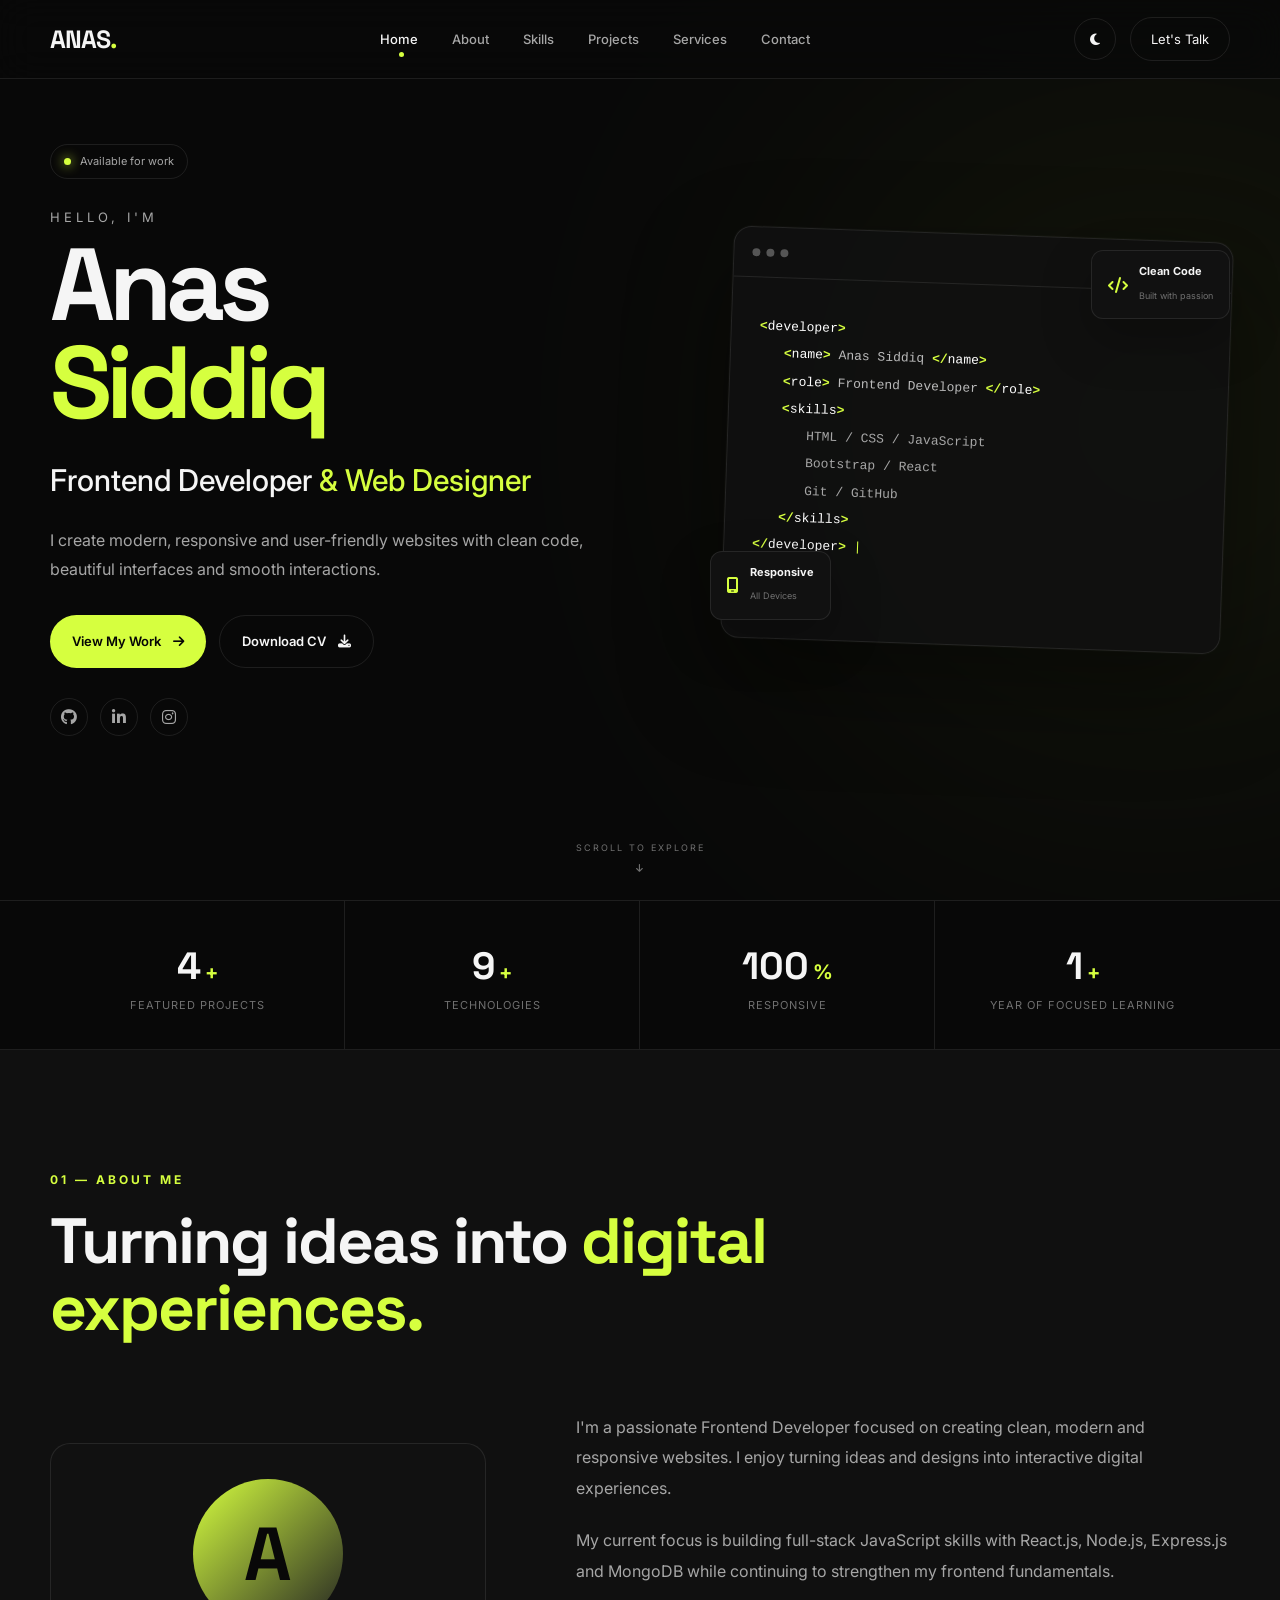
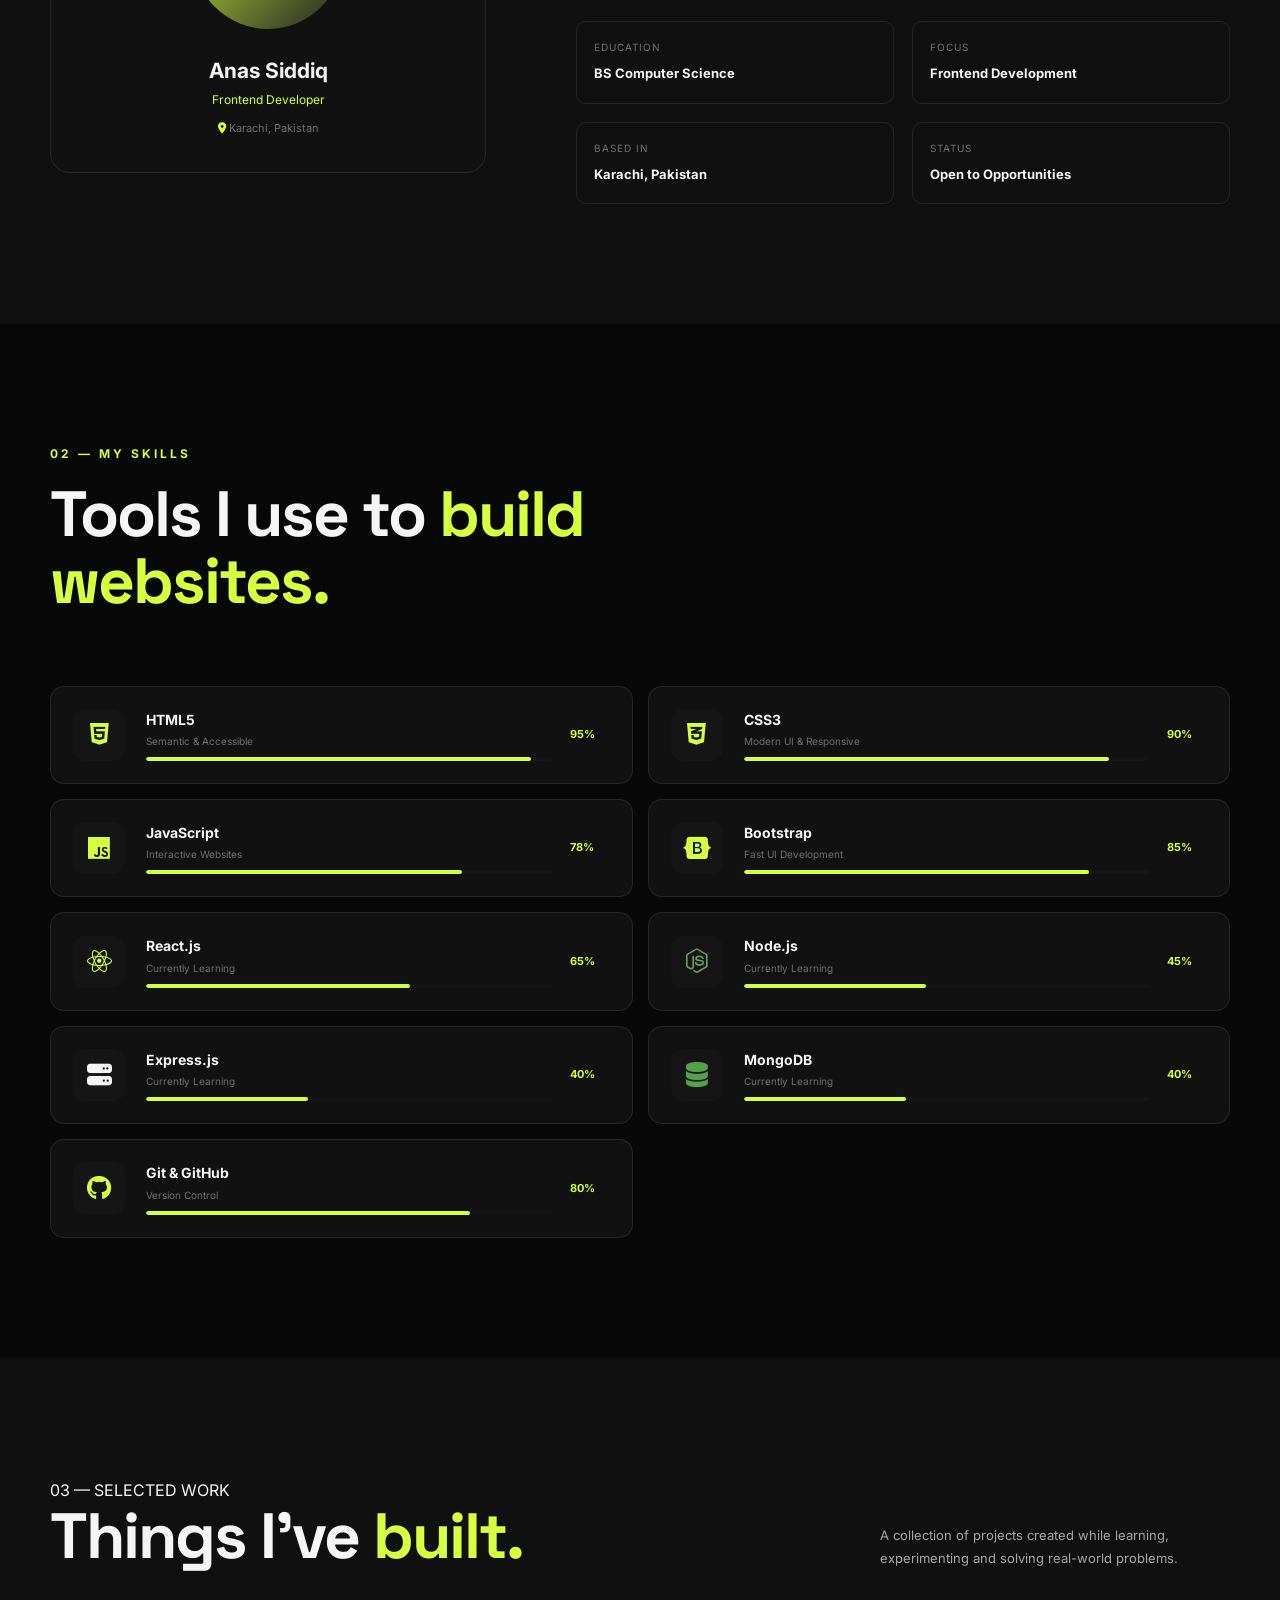
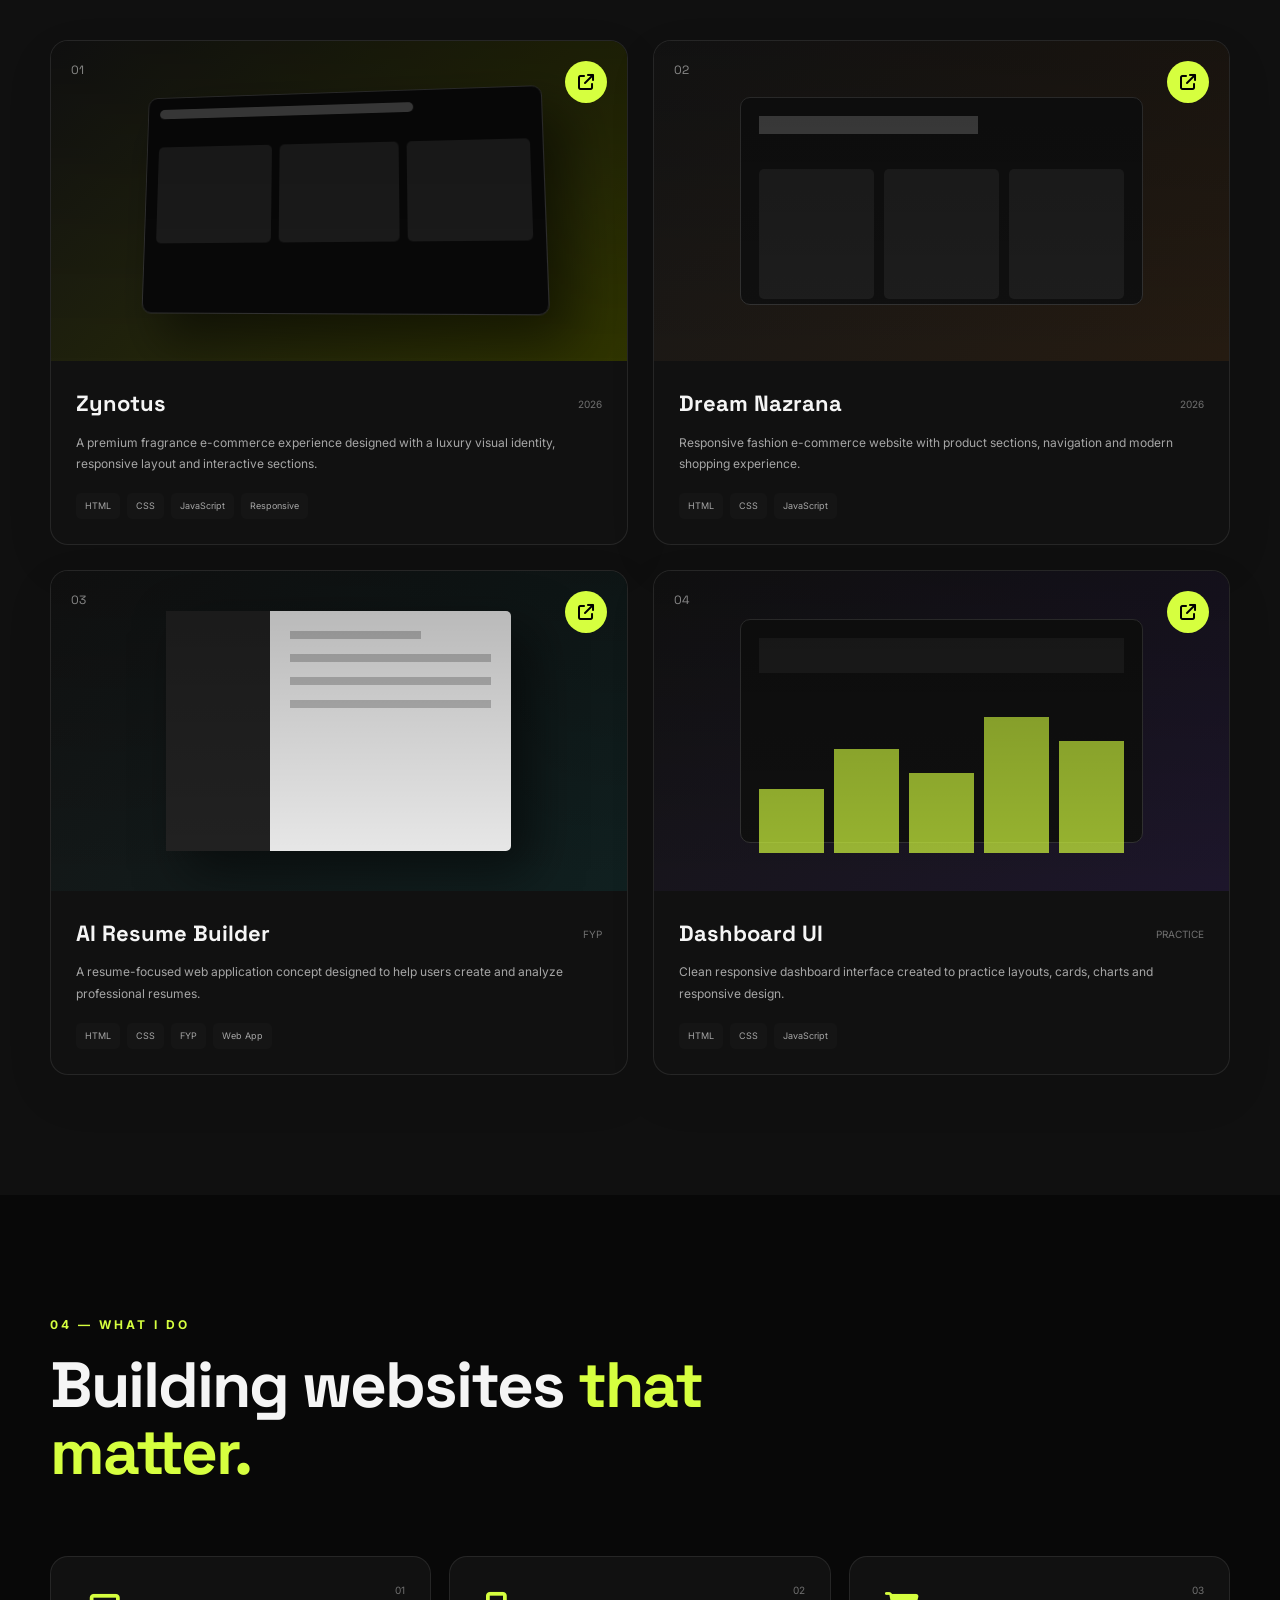
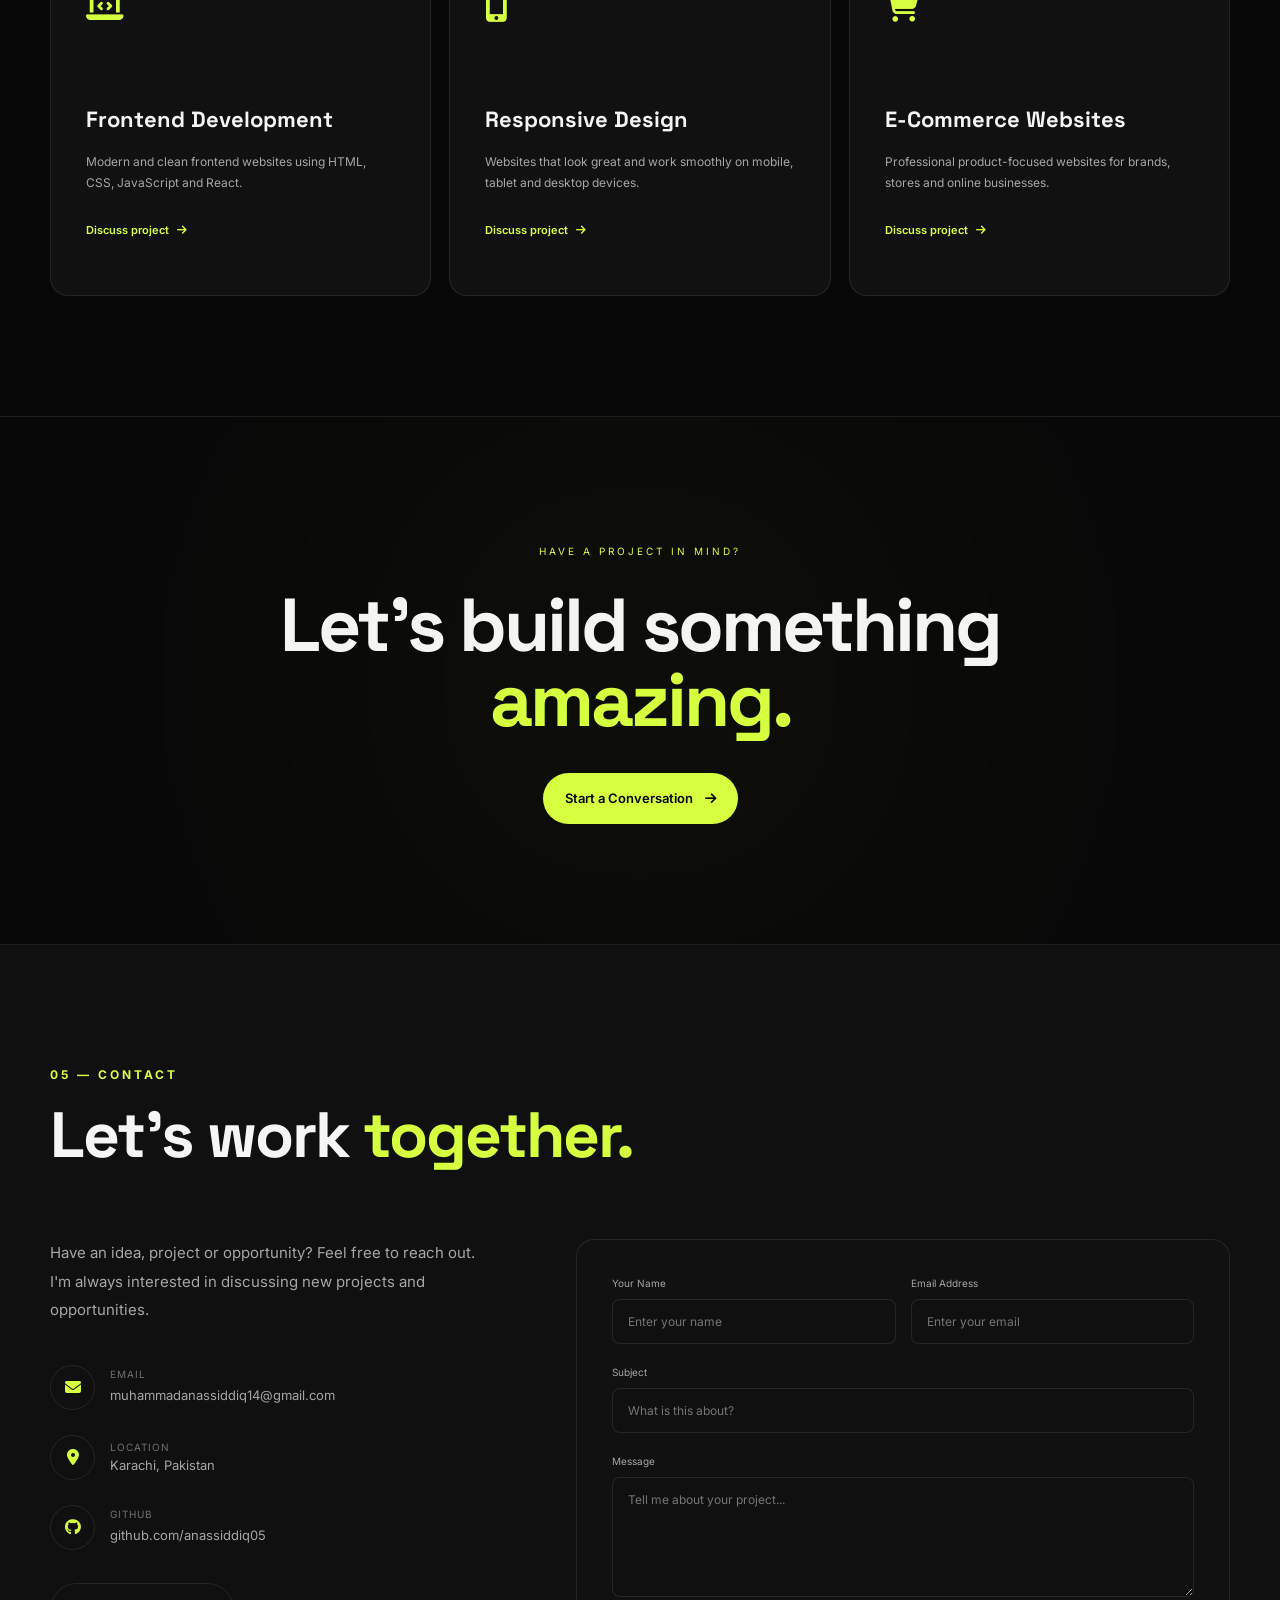
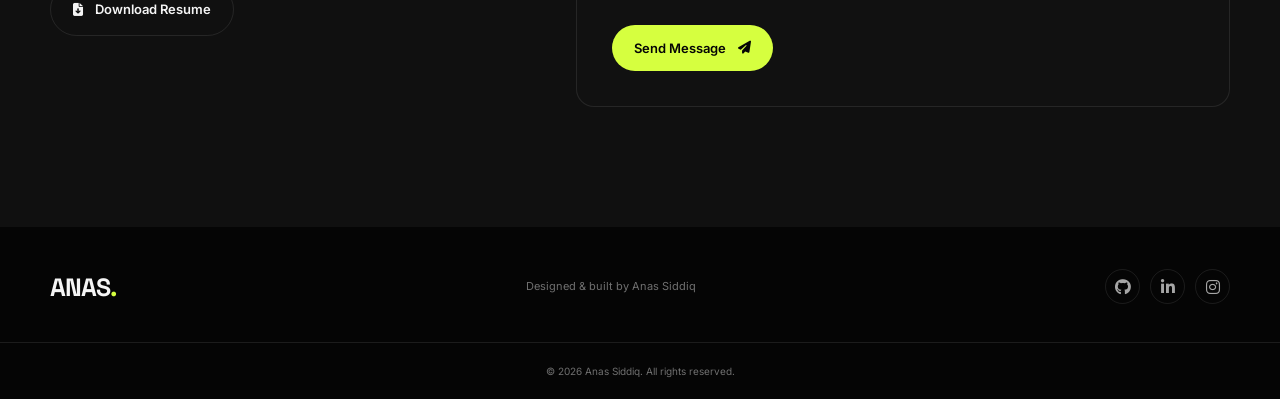
==== index.html @ 148be962 "index.html" ====
<!DOCTYPE html>
<html lang="en">
<head>
    <meta charset="UTF-8">
    <meta name="viewport" content="width=device-width, initial-scale=1.0">

    <title>Anas Siddiq | Frontend Developer</title>

    <meta name="theme-color" content="#080808">
    <meta name="keywords" content="Anas Siddiq, Frontend Developer, React.js, JavaScript, MERN Stack, Karachi">

    <meta
        name="description"
        content="Anas Siddiq - Frontend Developer Portfolio. Modern, responsive and interactive websites."
    >

    <link rel="stylesheet" href="style.css">

    <!-- Google Font -->
    <link
        href="https://fonts.googleapis.com/css2?family=Inter:wght@400;500;600;700;800&family=Space+Grotesk:wght@400;500;600;700&display=swap"
        rel="stylesheet"
    >

    <!-- Icons -->
    <link
        rel="stylesheet"
        href="https://cdnjs.cloudflare.com/ajax/libs/font-awesome/6.5.2/css/all.min.css"
    >
</head>

<body>

    <!-- ================= HEADER ================= -->

    <header class="header">

        <nav class="navbar container">

            <a href="#home" class="logo">
                ANAS<span>.</span>
            </a>

            <ul class="nav-links" id="navLinks">

                <li>
                    <a href="#home" class="nav-link active">Home</a>
                </li>

                <li>
                    <a href="#about" class="nav-link">About</a>
                </li>

                <li>
                    <a href="#skills" class="nav-link">Skills</a>
                </li>

                <li>
                    <a href="#projects" class="nav-link">Projects</a>
                </li>

                <li>
                    <a href="#services" class="nav-link">Services</a>
                </li>

                <li>
                    <a href="#contact" class="nav-link">Contact</a>
                </li>

            </ul>

            <div class="nav-actions">

                <button id="themeBtn" class="icon-btn" aria-label="Change theme">
                    <i class="fa-solid fa-moon"></i>
                </button>

                <a href="#contact" class="nav-contact">
                    Let's Talk
                </a>

                <button id="menuBtn" class="menu-btn">
                    <i class="fa-solid fa-bars"></i>
                </button>

            </div>

        </nav>

    </header>


    <main>

        <!-- ================= HERO ================= -->

        <section class="hero section" id="home">

            <div class="hero-bg"></div>

            <div class="container hero-content">

                <div class="hero-text">

                    <div class="available">
                        <span></span>
                        Available for work
                    </div>

                    <p class="hero-small">
                        HELLO, I'M
                    </p>

                    <h1>
                        Anas
                        <span>Siddiq</span>
                    </h1>

                    <h2>
                        Frontend Developer
                        <span class="typing"></span>
                    </h2>

                    <p class="hero-description">
                        I create modern, responsive and user-friendly
                        websites with clean code, beautiful interfaces
                        and smooth interactions.
                    </p>

                    <div class="hero-buttons">

                        <a href="#projects" class="btn primary-btn">
                            View My Work
                            <i class="fa-solid fa-arrow-right"></i>
                        </a>

                        <a href="Anas_Siddiq_Resume.pdf" class="btn secondary-btn" download>
                            Download CV
                            <i class="fa-solid fa-download"></i>
                        </a>

                    </div>

                    <div class="social-links">

                        <a href="https://github.com/anassiddiq05" target="_blank" rel="noopener" aria-label="GitHub">
                            <i class="fa-brands fa-github"></i>
                        </a>

                        <a href="#contact" aria-label="LinkedIn">
                            <i class="fa-brands fa-linkedin-in"></i>
                        </a>

                        <a href="#contact" aria-label="Instagram">
                            <i class="fa-brands fa-instagram"></i>
                        </a>

                    </div>

                </div>


                <!-- Developer Card -->

                <div class="hero-visual">

                    <div class="code-window">

                        <div class="window-top">

                            <div class="window-dots">
                                <span></span>
                                <span></span>
                                <span></span>
                            </div>

                            <p>anas.dev</p>

                        </div>

                        <div class="code-content">

                            <span class="line">
                                <b>&lt;</b><em>developer</em><b>&gt;</b>
                            </span>

                            <span class="line indent">
                                <b>&lt;</b><em>name</em><b>&gt;</b>
                                Anas Siddiq
                                <b>&lt;/</b><em>name</em><b>&gt;</b>
                            </span>

                            <span class="line indent">
                                <b>&lt;</b><em>role</em><b>&gt;</b>
                                Frontend Developer
                                <b>&lt;/</b><em>role</em><b>&gt;</b>
                            </span>

                            <span class="line indent">
                                <b>&lt;</b><em>skills</em><b>&gt;</b>
                            </span>

                            <span class="line double-indent">
                                HTML / CSS / JavaScript
                            </span>

                            <span class="line double-indent">
                                Bootstrap / React
                            </span>

                            <span class="line double-indent">
                                Git / GitHub
                            </span>

                            <span class="line indent">
                                <b>&lt;/</b><em>skills</em><b>&gt;</b>
                            </span>

                            <span class="line">
                                <b>&lt;/</b><em>developer</em><b>&gt;</b>
                            </span>

                            <span class="cursor">|</span>

                        </div>

                    </div>


                    <div class="floating-card card-one">
                        <i class="fa-solid fa-code"></i>
                        <div>
                            <strong>Clean Code</strong>
                            <small>Built with passion</small>
                        </div>
                    </div>

                    <div class="floating-card card-two">
                        <i class="fa-solid fa-mobile-screen"></i>
                        <div>
                            <strong>Responsive</strong>
                            <small>All Devices</small>
                        </div>
                    </div>

                </div>

            </div>

            <div class="scroll-down">
                <span>SCROLL TO EXPLORE</span>
                <i class="fa-solid fa-arrow-down"></i>
            </div>

        </section>


        <!-- ================= STATS ================= -->

        <section class="stats-section">

            <div class="container stats">

                <div class="stat">
                    <strong class="counter" data-target="4">0</strong>
                    <span>+</span>
                    <p>Featured Projects</p>
                </div>

                <div class="stat">
                    <strong class="counter" data-target="9">0</strong>
                    <span>+</span>
                    <p>Technologies</p>
                </div>

                <div class="stat">
                    <strong class="counter" data-target="100">0</strong>
                    <span>%</span>
                    <p>Responsive</p>
                </div>

                <div class="stat">
                    <strong class="counter" data-target="1">0</strong>
                    <span>+</span>
                    <p>Year of Focused Learning</p>
                </div>

            </div>

        </section>


        <!-- ================= ABOUT ================= -->

        <section class="section about" id="about">

            <div class="container">

                <div class="section-heading">

                    <span>01 — ABOUT ME</span>

                    <h2>
                        Turning ideas into
                        <strong>digital experiences.</strong>
                    </h2>

                </div>


                <div class="about-grid">

                    <div class="about-card">

                        <div class="profile-circle">
                            <span>A</span>
                        </div>

                        <div class="about-card-content">

                            <h3>Anas Siddiq</h3>

                            <p>Frontend Developer</p>

                            <div class="location">
                                <i class="fa-solid fa-location-dot"></i>
                                Karachi, Pakistan
                            </div>

                        </div>

                    </div>


                    <div class="about-text">

                        <p>
                            I'm a passionate Frontend Developer focused on
                            creating clean, modern and responsive websites.
                            I enjoy turning ideas and designs into interactive
                            digital experiences.
                        </p>

                        <p>
                            My current focus is building full-stack JavaScript skills with
                            React.js, Node.js, Express.js and MongoDB while
                            continuing to strengthen my frontend fundamentals.
                        </p>

                        <div class="about-details">

                            <div>
                                <span>Education</span>
                                <strong>BS Computer Science</strong>
                            </div>

                            <div>
                                <span>Focus</span>
                                <strong>Frontend Development</strong>
                            </div>

                            <div>
                                <span>Based In</span>
                                <strong>Karachi, Pakistan</strong>
                            </div>

                            <div>
                                <span>Status</span>
                                <strong>Open to Opportunities</strong>
                            </div>

                        </div>

                    </div>

                </div>

            </div>

        </section>


        <!-- ================= SKILLS ================= -->

        <section class="section skills" id="skills">

            <div class="container">

                <div class="section-heading">

                    <span>02 — MY SKILLS</span>

                    <h2>
                        Tools I use to
                        <strong>build websites.</strong>
                    </h2>

                </div>


                <div class="skills-grid">

                    <div class="skill-card">

                        <div class="skill-icon html">
                            <i class="fa-brands fa-html5"></i>
                        </div>

                        <div class="skill-info">
                            <h3>HTML5</h3>
                            <p>Semantic & Accessible</p>

                            <div class="skill-bar">
                                <span style="width: 95%"></span>
                            </div>
                        </div>

                        <strong>95%</strong>

                    </div>


                    <div class="skill-card">

                        <div class="skill-icon css">
                            <i class="fa-brands fa-css3-alt"></i>
                        </div>

                        <div class="skill-info">
                            <h3>CSS3</h3>
                            <p>Modern UI & Responsive</p>

                            <div class="skill-bar">
                                <span style="width: 90%"></span>
                            </div>
                        </div>

                        <strong>90%</strong>

                    </div>


                    <div class="skill-card">

                        <div class="skill-icon js">
                            <i class="fa-brands fa-js"></i>
                        </div>

                        <div class="skill-info">
                            <h3>JavaScript</h3>
                            <p>Interactive Websites</p>

                            <div class="skill-bar">
                                <span style="width: 78%"></span>
                            </div>
                        </div>

                        <strong>78%</strong>

                    </div>


                    <div class="skill-card">

                        <div class="skill-icon bootstrap">
                            <i class="fa-brands fa-bootstrap"></i>
                        </div>

                        <div class="skill-info">
                            <h3>Bootstrap</h3>
                            <p>Fast UI Development</p>

                            <div class="skill-bar">
                                <span style="width: 85%"></span>
                            </div>
                        </div>

                        <strong>85%</strong>

                    </div>


                    <div class="skill-card">

                        <div class="skill-icon react">
                            <i class="fa-brands fa-react"></i>
                        </div>

                        <div class="skill-info">
                            <h3>React.js</h3>
                            <p>Currently Learning</p>

                            <div class="skill-bar">
                                <span style="width: 65%"></span>
                            </div>
                        </div>

                        <strong>65%</strong>

                    </div>


                    <div class="skill-card">

                        <div class="skill-icon node">
                            <i class="fa-brands fa-node-js"></i>
                        </div>

                        <div class="skill-info">
                            <h3>Node.js</h3>
                            <p>Currently Learning</p>

                            <div class="skill-bar">
                                <span style="width: 45%"></span>
                            </div>
                        </div>

                        <strong>45%</strong>

                    </div>

                    <div class="skill-card">

                        <div class="skill-icon express">
                            <i class="fa-solid fa-server"></i>
                        </div>

                        <div class="skill-info">
                            <h3>Express.js</h3>
                            <p>Currently Learning</p>

                            <div class="skill-bar">
                                <span style="width: 40%"></span>
                            </div>
                        </div>

                        <strong>40%</strong>

                    </div>

                    <div class="skill-card">

                        <div class="skill-icon mongo">
                            <i class="fa-solid fa-database"></i>
                        </div>

                        <div class="skill-info">
                            <h3>MongoDB</h3>
                            <p>Currently Learning</p>

                            <div class="skill-bar">
                                <span style="width: 40%"></span>
                            </div>
                        </div>

                        <strong>40%</strong>

                    </div>

                    <div class="skill-card">

                        <div class="skill-icon git">
                            <i class="fa-brands fa-github"></i>
                        </div>

                        <div class="skill-info">
                            <h3>Git & GitHub</h3>
                            <p>Version Control</p>

                            <div class="skill-bar">
                                <span style="width: 80%"></span>
                            </div>
                        </div>

                        <strong>80%</strong>

                    </div>

                </div>

            </div>

        </section>


        <!-- ================= PROJECTS ================= -->

        <section class="section projects" id="projects">

            <div class="container">

                <div class="section-heading project-heading">

                    <div>
                        <span>03 — SELECTED WORK</span>

                        <h2>
                            Things I've
                            <strong>built.</strong>
                        </h2>
                    </div>

                    <p>
                        A collection of projects created while learning,
                        experimenting and solving real-world problems.
                    </p>

                </div>


                <div class="projects-grid">


                    <!-- Project 1 -->

                    <article class="project-card featured-project">

                        <div class="project-image project-one">

                            <div class="project-overlay">

                                <span>01</span>

                                <a href="#contact" class="project-link" aria-label="Ask about this project">
                                    <i class="fa-solid fa-arrow-up-right-from-square"></i>
                                </a>

                            </div>

                            <div class="mockup">
                                <div class="mockup-nav"></div>

                                <div class="mockup-content">
                                    <div></div>
                                    <div></div>
                                    <div></div>
                                </div>
                            </div>

                        </div>

                        <div class="project-info">

                            <div class="project-title">
                                <h3>Zynotus</h3>

                                <span>2026</span>
                            </div>

                            <p>
                                A premium fragrance e-commerce experience
                                designed with a luxury visual identity,
                                responsive layout and interactive sections.
                            </p>

                            <div class="tags">
                                <span>HTML</span>
                                <span>CSS</span>
                                <span>JavaScript</span>
                                <span>Responsive</span>
                            </div>

                        </div>

                    </article>


                    <!-- Project 2 -->

                    <article class="project-card">

                        <div class="project-image project-two">

                            <div class="project-overlay">

                                <span>02</span>

                                <a href="#contact" class="project-link" aria-label="Ask about this project">
                                    <i class="fa-solid fa-arrow-up-right-from-square"></i>
                                </a>

                            </div>

                            <div class="shop-mockup">

                                <div class="shop-top"></div>

                                <div class="shop-products">

                                    <div></div>
                                    <div></div>
                                    <div></div>

                                </div>

                            </div>

                        </div>

                        <div class="project-info">

                            <div class="project-title">
                                <h3>Dream Nazrana</h3>
                                <span>2026</span>
                            </div>

                            <p>
                                Responsive fashion e-commerce website with
                                product sections, navigation and modern
                                shopping experience.
                            </p>

                            <div class="tags">
                                <span>HTML</span>
                                <span>CSS</span>
                                <span>JavaScript</span>
                            </div>

                        </div>

                    </article>


                    <!-- Project 3 -->

                    <article class="project-card">

                        <div class="project-image project-three">

                            <div class="project-overlay">

                                <span>03</span>

                                <a href="#contact" class="project-link" aria-label="Ask about this project">
                                    <i class="fa-solid fa-arrow-up-right-from-square"></i>
                                </a>

                            </div>

                            <div class="resume-mockup">

                                <div class="resume-sidebar"></div>

                                <div class="resume-body">
                                    <span></span>
                                    <span></span>
                                    <span></span>
                                    <span></span>
                                </div>

                            </div>

                        </div>

                        <div class="project-info">

                            <div class="project-title">
                                <h3>AI Resume Builder</h3>
                                <span>FYP</span>
                            </div>

                            <p>
                                A resume-focused web application concept
                                designed to help users create and analyze
                                professional resumes.
                            </p>

                            <div class="tags">
                                <span>HTML</span>
                                <span>CSS</span>
                                <span>FYP</span>
                                <span>Web App</span>
                            </div>

                        </div>

                    </article>


                    <!-- Project 4 -->

                    <article class="project-card">

                        <div class="project-image project-four">

                            <div class="project-overlay">

                                <span>04</span>

                                <a href="#contact" class="project-link" aria-label="Ask about this project">
                                    <i class="fa-solid fa-arrow-up-right-from-square"></i>
                                </a>

                            </div>

                            <div class="dashboard-mockup">

                                <div class="dashboard-top"></div>

                                <div class="chart">
                                    <span></span>
                                    <span></span>
                                    <span></span>
                                    <span></span>
                                    <span></span>
                                </div>

                            </div>

                        </div>

                        <div class="project-info">

                            <div class="project-title">
                                <h3>Dashboard UI</h3>
                                <span>Practice</span>
                            </div>

                            <p>
                                Clean responsive dashboard interface created
                                to practice layouts, cards, charts and
                                responsive design.
                            </p>

                            <div class="tags">
                                <span>HTML</span>
                                <span>CSS</span>
                                <span>JavaScript</span>
                            </div>

                        </div>

                    </article>

                </div>

            </div>

        </section>


        <!-- ================= SERVICES ================= -->

        <section class="section services" id="services">

            <div class="container">

                <div class="section-heading">

                    <span>04 — WHAT I DO</span>

                    <h2>
                        Building websites
                        <strong>that matter.</strong>
                    </h2>

                </div>


                <div class="services-grid">

                    <div class="service-card">

                        <span class="service-number">01</span>

                        <i class="fa-solid fa-laptop-code"></i>

                        <h3>Frontend Development</h3>

                        <p>
                            Modern and clean frontend websites using
                            HTML, CSS, JavaScript and React.
                        </p>

                        <a href="#contact">
                            Discuss project
                            <i class="fa-solid fa-arrow-right"></i>
                        </a>

                    </div>


                    <div class="service-card">

                        <span class="service-number">02</span>

                        <i class="fa-solid fa-mobile-screen-button"></i>

                        <h3>Responsive Design</h3>

                        <p>
                            Websites that look great and work smoothly
                            on mobile, tablet and desktop devices.
                        </p>

                        <a href="#contact">
                            Discuss project
                            <i class="fa-solid fa-arrow-right"></i>
                        </a>

                    </div>


                    <div class="service-card">

                        <span class="service-number">03</span>

                        <i class="fa-solid fa-cart-shopping"></i>

                        <h3>E-Commerce Websites</h3>

                        <p>
                            Professional product-focused websites for
                            brands, stores and online businesses.
                        </p>

                        <a href="#contact">
                            Discuss project
                            <i class="fa-solid fa-arrow-right"></i>
                        </a>

                    </div>

                </div>

            </div>

        </section>


        <!-- ================= CTA ================= -->

        <section class="cta-section">

            <div class="container cta">

                <div class="cta-glow"></div>

                <span>HAVE A PROJECT IN MIND?</span>

                <h2>
                    Let's build something
                    <strong>amazing.</strong>
                </h2>

                <a href="#contact" class="btn primary-btn">
                    Start a Conversation
                    <i class="fa-solid fa-arrow-right"></i>
                </a>

            </div>

        </section>


        <!-- ================= CONTACT ================= -->

        <section class="section contact" id="contact">

            <div class="container">

                <div class="section-heading">

                    <span>05 — CONTACT</span>

                    <h2>
                        Let's work
                        <strong>together.</strong>
                    </h2>

                </div>


                <div class="contact-grid">

                    <div class="contact-info">

                        <p class="contact-intro">
                            Have an idea, project or opportunity?
                            Feel free to reach out. I'm always interested
                            in discussing new projects and opportunities.
                        </p>


                        <div class="contact-item">

                            <div class="contact-icon">
                                <i class="fa-solid fa-envelope"></i>
                            </div>

                            <div>
                                <span>Email</span>
                                <a href="mailto:muhammadanassiddiq14@gmail.com">
                                    muhammadanassiddiq14@gmail.com
                                </a>
                            </div>

                        </div>


                        <div class="contact-item">

                            <div class="contact-icon">
                                <i class="fa-solid fa-location-dot"></i>
                            </div>

                            <div>
                                <span>Location</span>
                                <p>Karachi, Pakistan</p>
                            </div>

                        </div>


                        <div class="contact-item">

                            <div class="contact-icon">
                                <i class="fa-brands fa-github"></i>
                            </div>

                            <div>
                                <span>GitHub</span>
                                <a href="https://github.com/anassiddiq05" target="_blank" rel="noopener">
                                    github.com/anassiddiq05
                                </a>
                            </div>

                        </div>

                        <a href="Anas_Siddiq_Resume.pdf" class="btn secondary-btn contact-cv" download>
                            <i class="fa-solid fa-file-arrow-down"></i>
                            Download Resume
                        </a>

                    </div>


                    <form class="contact-form" id="contactForm">

                        <div class="form-row">

                            <div class="form-group">

                                <label>Your Name</label>

                                <input
                                    type="text"
                                    placeholder="Enter your name"
                                    required
                                >

                            </div>

                            <div class="form-group">

                                <label>Email Address</label>

                                <input
                                    type="email"
                                    placeholder="Enter your email"
                                    required
                                >

                            </div>

                        </div>


                        <div class="form-group">

                            <label>Subject</label>

                            <input
                                type="text"
                                placeholder="What is this about?"
                                required
                            >

                        </div>


                        <div class="form-group">

                            <label>Message</label>

                            <textarea
                                rows="6"
                                placeholder="Tell me about your project..."
                                required
                            ></textarea>

                        </div>


                        <button type="submit" class="btn primary-btn">

                            Send Message

                            <i class="fa-solid fa-paper-plane"></i>

                        </button>

                    </form>

                </div>

            </div>

        </section>

    </main>


    <!-- ================= FOOTER ================= -->

    <footer class="footer">

        <div class="container footer-content">

            <a href="#home" class="logo">
                ANAS<span>.</span>
            </a>

            <p>
                Designed & built by Anas Siddiq
            </p>

            <div class="footer-social">

                <a href="https://github.com/anassiddiq05" target="_blank" rel="noopener" aria-label="GitHub">
                    <i class="fa-brands fa-github"></i>
                </a>

                <a href="#">
                    <i class="fa-brands fa-linkedin-in"></i>
                </a>

                <a href="#">
                    <i class="fa-brands fa-instagram"></i>
                </a>

            </div>

        </div>

        <div class="copyright">
            © <span id="year"></span> Anas Siddiq. All rights reserved.
        </div>

    </footer>


    <script src="script.js"></script>

</body>
</html>
---- style.css ----
/* =====================================================
   ANAS SIDDIQ PORTFOLIO
   Premium Responsive Portfolio
===================================================== */


/* ================= ROOT ================= */

:root {

    --bg: #080808;
    --bg-light: #101010;
    --card: #111111;
    --card-2: #151515;

    --text: #f5f5f5;
    --text-light: #a6a6a6;
    --text-dark: #707070;

    --accent: #d6ff3f;
    --accent-dark: #a8d91d;

    --border: rgba(255,255,255,0.09);

    --container: 1180px;

    --transition: 0.3s ease;

}


/* ================= LIGHT THEME ================= */

body.light {

    --bg: #f5f5f5;
    --bg-light: #ffffff;
    --card: #ffffff;
    --card-2: #eeeeee;

    --text: #111111;
    --text-light: #555555;
    --text-dark: #777777;

    --border: rgba(0,0,0,0.1);

}


/* ================= RESET ================= */

* {
    margin: 0;
    padding: 0;
    box-sizing: border-box;
}

html {
    scroll-behavior: smooth;
}

body {

    font-family: "Inter", sans-serif;

    background: var(--bg);

    color: var(--text);

    line-height: 1.6;

    overflow-x: hidden;

    transition:
        background 0.3s ease,
        color 0.3s ease;

}

a {
    text-decoration: none;
    color: inherit;
}

button,
input,
textarea {
    font-family: inherit;
}

button {
    cursor: pointer;
}

ul {
    list-style: none;
}


/* ================= GLOBAL ================= */

.container {

    width: min(
        calc(100% - 40px),
        var(--container)
    );

    margin: auto;

}

.section {
    padding: 120px 0;
}

.section-heading {
    margin-bottom: 70px;
}

.section-heading > span {

    display: block;

    color: var(--accent);

    font-size: 12px;

    font-weight: 700;

    letter-spacing: 3px;

    margin-bottom: 18px;

}

.section-heading h2 {

    font-family: "Space Grotesk", sans-serif;

    font-size: clamp(38px, 5vw, 68px);

    line-height: 1.05;

    max-width: 800px;

    letter-spacing: -2px;

}

.section-heading h2 strong {

    color: var(--accent);

    font-weight: inherit;

}


/* ================= HEADER ================= */

.header {

    position: fixed;

    top: 0;
    left: 0;

    width: 100%;

    z-index: 1000;

    background: rgba(8,8,8,0.75);

    backdrop-filter: blur(18px);

    border-bottom: 1px solid var(--border);

}

body.light .header {
    background: rgba(255,255,255,0.8);
}


.navbar {

    height: 78px;

    display: flex;

    align-items: center;

    justify-content: space-between;

}

.logo {

    font-family: "Space Grotesk", sans-serif;

    font-size: 25px;

    font-weight: 800;

    letter-spacing: -1px;

}

.logo span {
    color: var(--accent);
}


.nav-links {

    display: flex;

    align-items: center;

    gap: 34px;

}

.nav-link {

    color: var(--text-light);

    font-size: 13px;

    font-weight: 500;

    transition: var(--transition);

    position: relative;

}

.nav-link:hover,
.nav-link.active {

    color: var(--text);

}

.nav-link.active::after {

    content: "";

    position: absolute;

    width: 5px;
    height: 5px;

    background: var(--accent);

    border-radius: 50%;

    bottom: -10px;

    left: 50%;

}


.nav-actions {

    display: flex;

    align-items: center;

    gap: 14px;

}

.icon-btn,
.menu-btn {

    width: 42px;
    height: 42px;

    border: 1px solid var(--border);

    background: transparent;

    color: var(--text);

    border-radius: 50%;

    transition: var(--transition);

}

.icon-btn:hover,
.menu-btn:hover {

    background: var(--accent);

    color: #000;

}

.nav-contact {

    padding: 11px 20px;

    border: 1px solid var(--border);

    border-radius: 30px;

    font-size: 13px;

    transition: var(--transition);

}

.nav-contact:hover {

    background: var(--accent);

    color: #000;

}

.menu-btn {
    display: none;
}


/* ================= HERO ================= */

.hero {

    min-height: 100vh;

    display: flex;

    align-items: center;

    position: relative;

    overflow: hidden;

    padding-top: 100px;

}

.hero-bg {

    position: absolute;

    width: 650px;
    height: 650px;

    right: -200px;
    top: 100px;

    background: var(--accent);

    filter: blur(180px);

    opacity: 0.07;

    border-radius: 50%;

}

.hero-content {

    display: grid;

    grid-template-columns: 1fr 0.85fr;

    align-items: center;

    gap: 80px;

}

.available {

    display: inline-flex;

    align-items: center;

    gap: 9px;

    padding: 8px 13px;

    border: 1px solid var(--border);

    border-radius: 50px;

    font-size: 11px;

    color: var(--text-light);

    margin-bottom: 28px;

}

.available span {

    width: 7px;
    height: 7px;

    background: var(--accent);

    border-radius: 50%;

    box-shadow: 0 0 12px var(--accent);

}

.hero-small {

    font-size: 13px;

    letter-spacing: 4px;

    color: var(--text-light);

    margin-bottom: 8px;

}

.hero h1 {

    font-family: "Space Grotesk", sans-serif;

    font-size: clamp(58px, 8vw, 110px);

    line-height: 0.95;

    letter-spacing: -6px;

    margin-bottom: 25px;

}

.hero h1 span {

    display: block;

    color: var(--accent);

}

.hero h2 {

    font-size: clamp(20px, 2.5vw, 30px);

    font-weight: 500;

    margin-bottom: 22px;

}

.typing {

    color: var(--accent);

}

.hero-description {

    max-width: 570px;

    color: var(--text-light);

    font-size: 16px;

    line-height: 1.8;

    margin-bottom: 32px;

}


/* ================= BUTTONS ================= */

.hero-buttons {

    display: flex;

    gap: 13px;

    flex-wrap: wrap;

}

.btn {

    display: inline-flex;

    align-items: center;

    justify-content: center;

    gap: 12px;

    padding: 15px 22px;

    border-radius: 50px;

    font-size: 13px;

    font-weight: 600;

    transition: var(--transition);

    border: none;

}

.primary-btn {

    background: var(--accent);

    color: #050505;

}

.primary-btn:hover {

    background: var(--accent-dark);

    transform: translateY(-3px);

    box-shadow: 0 12px 35px rgba(214,255,63,0.15);

}

.secondary-btn {

    border: 1px solid var(--border);

    color: var(--text);

}

.secondary-btn:hover {

    border-color: var(--accent);

    color: var(--accent);

}

.social-links {

    display: flex;

    gap: 12px;

    margin-top: 30px;

}

.social-links a {

    width: 38px;
    height: 38px;

    display: flex;

    align-items: center;
    justify-content: center;

    border: 1px solid var(--border);

    border-radius: 50%;

    color: var(--text-light);

    transition: var(--transition);

}

.social-links a:hover {

    color: #000;

    background: var(--accent);

    transform: translateY(-3px);

}


/* ================= CODE WINDOW ================= */

.hero-visual {

    position: relative;

    min-height: 470px;

    display: flex;

    align-items: center;

    justify-content: center;

}

.code-window {

    width: 100%;

    max-width: 500px;

    border: 1px solid var(--border);

    background: rgba(17,17,17,0.85);

    border-radius: 18px;

    overflow: hidden;

    box-shadow:
        0 40px 100px rgba(0,0,0,0.4),
        0 0 0 1px rgba(255,255,255,0.02);

    transform: rotate(2deg);

    animation: float 5s ease-in-out infinite;

}

.window-top {

    height: 50px;

    display: flex;

    align-items: center;

    justify-content: space-between;

    padding: 0 18px;

    border-bottom: 1px solid var(--border);

}

.window-top p {

    font-size: 11px;

    color: var(--text-dark);

}

.window-dots {

    display: flex;

    gap: 6px;

}

.window-dots span {

    width: 8px;
    height: 8px;

    background: #555;

    border-radius: 50%;

}

.code-content {

    padding: 35px 28px;

    min-height: 360px;

    font-family: monospace;

    font-size: 13px;

    line-height: 2.1;

    color: #bbb;

}

.code-content b {
    color: var(--accent);
}

.code-content em {

    color: #fff;

    font-style: normal;

}

.indent {
    display: block;
    padding-left: 25px;
}

.double-indent {
    display: block;
    padding-left: 50px;
    color: var(--text-light);
}

.cursor {

    color: var(--accent);

    animation: blink 0.8s infinite;

}


/* ================= FLOATING CARDS ================= */

.floating-card {

    position: absolute;

    display: flex;

    align-items: center;

    gap: 11px;

    padding: 12px 16px;

    background: var(--card);

    border: 1px solid var(--border);

    border-radius: 12px;

    box-shadow: 0 20px 50px rgba(0,0,0,0.25);

    animation: float 4s ease-in-out infinite;

}

.floating-card i {

    color: var(--accent);

}

.floating-card strong {

    display: block;

    font-size: 11px;

}

.floating-card small {

    color: var(--text-dark);

    font-size: 9px;

}

.card-one {

    top: 45px;

    right: 0;

}

.card-two {

    bottom: 55px;

    left: -15px;

    animation-delay: 1s;

}


/* ================= SCROLL ================= */

.scroll-down {

    position: absolute;

    bottom: 28px;

    left: 50%;

    transform: translateX(-50%);

    display: flex;

    flex-direction: column;

    align-items: center;

    gap: 8px;

    color: var(--text-dark);

    font-size: 9px;

    letter-spacing: 2px;

}


/* ================= STATS ================= */

.stats-section {

    border-top: 1px solid var(--border);

    border-bottom: 1px solid var(--border);

}

.stats {

    display: grid;

    grid-template-columns: repeat(4,1fr);

}

.stat {

    padding: 35px;

    text-align: center;

    border-right: 1px solid var(--border);

}

.stat:last-child {
    border-right: 0;
}

.stat strong {

    font-family: "Space Grotesk";

    font-size: 38px;

}

.stat > span {

    color: var(--accent);

    font-size: 20px;

    font-weight: 700;

}

.stat p {

    font-size: 11px;

    color: var(--text-dark);

    text-transform: uppercase;

    letter-spacing: 1px;

}


/* ================= ABOUT ================= */

.about {
    background: var(--bg-light);
}

.about-grid {

    display: grid;

    grid-template-columns: 0.8fr 1.2fr;

    gap: 90px;

    align-items: center;

}

.about-card {

    min-height: 330px;

    border: 1px solid var(--border);

    background: var(--card);

    border-radius: 20px;

    display: flex;

    flex-direction: column;

    align-items: center;

    justify-content: center;

    text-align: center;

}

.profile-circle {

    width: 150px;
    height: 150px;

    border-radius: 50%;

    display: flex;

    align-items: center;
    justify-content: center;

    background:
        linear-gradient(135deg,
        var(--accent),
        #222);

    margin-bottom: 25px;

}

.profile-circle span {

    font-family: "Space Grotesk";

    font-size: 75px;

    font-weight: 800;

    color: #080808;

}

.about-card h3 {

    font-size: 21px;

}

.about-card-content > p {

    color: var(--accent);

    font-size: 12px;

    margin: 3px 0 10px;

}

.location {

    color: var(--text-dark);

    font-size: 11px;

}

.location i {
    color: var(--accent);
}

.about-text > p {

    color: var(--text-light);

    font-size: 16px;

    line-height: 1.9;

    margin-bottom: 22px;

}

.about-details {

    display: grid;

    grid-template-columns: 1fr 1fr;

    gap: 18px;

    margin-top: 35px;

}

.about-details div {

    padding: 17px;

    border: 1px solid var(--border);

    border-radius: 10px;

}

.about-details span {

    display: block;

    color: var(--text-dark);

    font-size: 10px;

    text-transform: uppercase;

    letter-spacing: 1px;

    margin-bottom: 5px;

}

.about-details strong {

    font-size: 13px;

}


/* ================= SKILLS ================= */

.skills-grid {

    display: grid;

    grid-template-columns: repeat(2,1fr);

    gap: 15px;

}

.skill-card {

    display: grid;

    grid-template-columns: 55px 1fr 40px;

    align-items: center;

    gap: 18px;

    padding: 22px;

    background: var(--card);

    border: 1px solid var(--border);

    border-radius: 14px;

    transition: var(--transition);

}

.skill-card:hover {

    transform: translateY(-5px);

    border-color: rgba(214,255,63,0.3);

}

.skill-icon {

    width: 52px;
    height: 52px;

    display: flex;

    align-items: center;
    justify-content: center;

    border-radius: 12px;

    background: var(--card-2);

    font-size: 25px;

    color: var(--accent);

}

.skill-info h3 {

    font-size: 14px;

    margin-bottom: 2px;

}

.skill-info p {

    color: var(--text-dark);

    font-size: 10px;

    margin-bottom: 8px;

}

.skill-bar {

    width: 100%;

    height: 4px;

    background: var(--card-2);

    border-radius: 20px;

    overflow: hidden;

}

.skill-bar span {

    display: block;

    height: 100%;

    background: var(--accent);

    border-radius: inherit;

    transform-origin: left;

    animation: skillLoad 1.5s ease forwards;

}

.skill-card > strong {

    color: var(--accent);

    font-size: 11px;

}


/* ================= PROJECTS ================= */

.projects {

    background: var(--bg-light);

}

.project-heading {

    display: flex;

    justify-content: space-between;

    align-items: flex-end;

    gap: 30px;

}

.project-heading > p {

    max-width: 350px;

    color: var(--text-light);

    font-size: 13px;

    line-height: 1.8;

}

.projects-grid {

    display: grid;

    grid-template-columns: 1fr 1fr;

    gap: 25px;

}

.project-card {

    background: var(--card);

    border: 1px solid var(--border);

    border-radius: 18px;

    overflow: hidden;

    transition: var(--transition);

}

.project-card:hover {

    transform: translateY(-8px);

    border-color: rgba(214,255,63,0.3);

}

.project-image {

    height: 320px;

    position: relative;

    overflow: hidden;

    display: flex;

    align-items: center;

    justify-content: center;

}

.project-one {
    background: linear-gradient(135deg,#151515,#303500);
}

.project-two {
    background: linear-gradient(135deg,#171717,#251b11);
}

.project-three {
    background: linear-gradient(135deg,#141414,#102020);
}

.project-four {
    background: linear-gradient(135deg,#141414,#1d162b);
}

.project-overlay {

    position: absolute;

    inset: 0;

    z-index: 3;

    padding: 20px;

    display: flex;

    justify-content: space-between;

    align-items: flex-start;

    background: linear-gradient(
        rgba(0,0,0,0.25),
        transparent
    );

}

.project-overlay > span {

    font-family: "Space Grotesk";

    color: rgba(255,255,255,0.5);

    font-size: 12px;

}

.project-link {

    width: 42px;
    height: 42px;

    display: flex;

    align-items: center;
    justify-content: center;

    background: var(--accent);

    color: #000;

    border-radius: 50%;

    transition: var(--transition);

}

.project-link:hover {
    transform: rotate(45deg);
}


/* Mockups */

.mockup {

    width: 70%;

    height: 70%;

    background: #090909;

    border: 1px solid #333;

    border-radius: 10px;

    padding: 12px;

    transform: perspective(700px) rotateX(7deg) rotateY(-7deg);

    box-shadow: 20px 25px 50px rgba(0,0,0,0.5);

}

.mockup-nav {

    height: 10px;

    width: 70%;

    background: #444;

    border-radius: 10px;

    margin-bottom: 30px;

}

.mockup-content {

    display: grid;

    grid-template-columns: repeat(3,1fr);

    gap: 8px;

}

.mockup-content div {

    height: 100px;

    background: #1d1d1d;

    border-radius: 5px;

}

.shop-mockup {

    width: 70%;

    height: 65%;

    background: #101010;

    border: 1px solid #333;

    padding: 18px;

    border-radius: 10px;

}

.shop-top {

    height: 18px;

    width: 60%;

    background: #444;

    margin-bottom: 35px;

}

.shop-products {

    display: grid;

    grid-template-columns: repeat(3,1fr);

    gap: 10px;

}

.shop-products div {

    height: 130px;

    background: #1e1e1e;

    border-radius: 5px;

}

.resume-mockup {

    width: 60%;

    height: 75%;

    background: #eee;

    display: grid;

    grid-template-columns: 30% 70%;

    border-radius: 5px;

    box-shadow: 20px 20px 50px rgba(0,0,0,0.5);

}

.resume-sidebar {
    background: #222;
}

.resume-body {

    padding: 20px;

    display: flex;

    flex-direction: column;

    gap: 15px;

}

.resume-body span {

    display: block;

    height: 8px;

    background: #bbb;

}

.resume-body span:first-child {
    width: 65%;
}

.dashboard-mockup {

    width: 70%;

    height: 70%;

    background: #101010;

    border: 1px solid #333;

    padding: 18px;

    border-radius: 10px;

}

.dashboard-top {

    height: 35px;

    background: #1d1d1d;

    margin-bottom: 20px;

}

.chart {

    height: 160px;

    display: flex;

    align-items: flex-end;

    gap: 10px;

}

.chart span {

    flex: 1;

    background: var(--accent);

    opacity: 0.7;

}

.chart span:nth-child(1) {
    height: 40%;
}

.chart span:nth-child(2) {
    height: 65%;
}

.chart span:nth-child(3) {
    height: 50%;
}

.chart span:nth-child(4) {
    height: 85%;
}

.chart span:nth-child(5) {
    height: 70%;
}


/* Project Info */

.project-info {

    padding: 25px;

}

.project-title {

    display: flex;

    align-items: center;

    justify-content: space-between;

    margin-bottom: 10px;

}

.project-title h3 {

    font-family: "Space Grotesk";

    font-size: 22px;

}

.project-title span {

    color: var(--text-dark);

    font-size: 10px;

    text-transform: uppercase;

}

.project-info > p {

    color: var(--text-light);

    font-size: 12px;

    line-height: 1.8;

    margin-bottom: 18px;

}

.tags {

    display: flex;

    flex-wrap: wrap;

    gap: 7px;

}

.tags span {

    padding: 6px 9px;

    background: var(--card-2);

    color: var(--text-light);

    font-size: 9px;

    border-radius: 5px;

}


/* ================= SERVICES ================= */

.services {

    background: var(--bg);

}

.services-grid {

    display: grid;

    grid-template-columns: repeat(3,1fr);

    gap: 18px;

}

.service-card {

    min-height: 340px;

    padding: 35px;

    background: var(--card);

    border: 1px solid var(--border);

    border-radius: 18px;

    position: relative;

    overflow: hidden;

    transition: var(--transition);

}

.service-card:hover {

    transform: translateY(-8px);

    border-color: var(--accent);

}

.service-number {

    position: absolute;

    top: 25px;

    right: 25px;

    font-size: 10px;

    color: var(--text-dark);

}

.service-card > i {

    display: block;

    color: var(--accent);

    font-size: 30px;

    margin-bottom: 80px;

}

.service-card h3 {

    font-family: "Space Grotesk";

    font-size: 22px;

    margin-bottom: 13px;

}

.service-card p {

    color: var(--text-light);

    font-size: 12px;

    line-height: 1.8;

    margin-bottom: 22px;

}

.service-card a {

    color: var(--accent);

    font-size: 11px;

    font-weight: 600;

}

.service-card a i {
    margin-left: 5px;
}


/* ================= CTA ================= */

.cta-section {

    padding: 120px 0;

    border-top: 1px solid var(--border);

    border-bottom: 1px solid var(--border);

    position: relative;

    overflow: hidden;

}

.cta {

    text-align: center;

    position: relative;

    z-index: 2;

}

.cta > span {

    color: var(--accent);

    font-size: 10px;

    letter-spacing: 3px;

}

.cta h2 {

    font-family: "Space Grotesk";

    font-size: clamp(42px,6vw,75px);

    line-height: 1;

    max-width: 850px;

    margin: 25px auto 35px;

    letter-spacing: -3px;

}

.cta h2 strong {

    color: var(--accent);

}

.cta-glow {

    position: absolute;

    width: 400px;
    height: 400px;

    background: var(--accent);

    filter: blur(180px);

    opacity: 0.06;

    left: 50%;

    top: 50%;

    transform: translate(-50%,-50%);

}


/* ================= CONTACT ================= */

.contact {

    background: var(--bg-light);

}

.contact-grid {

    display: grid;

    grid-template-columns: 0.8fr 1.2fr;

    gap: 90px;

}

.contact-intro {

    color: var(--text-light);

    font-size: 15px;

    line-height: 1.9;

    margin-bottom: 40px;

}

.contact-item {

    display: flex;

    gap: 15px;

    align-items: center;

    margin-bottom: 25px;

}

.contact-icon {

    width: 45px;
    height: 45px;

    display: flex;

    align-items: center;
    justify-content: center;

    border: 1px solid var(--border);

    border-radius: 50%;

    color: var(--accent);

}

.contact-item span {

    display: block;

    font-size: 10px;

    color: var(--text-dark);

    text-transform: uppercase;

    letter-spacing: 1px;

}

.contact-item a,
.contact-item p {

    font-size: 13px;

    color: var(--text-light);

}

.contact-item a:hover {
    color: var(--accent);
}


/* Form */

.contact-form {

    background: var(--card);

    border: 1px solid var(--border);

    padding: 35px;

    border-radius: 18px;

}

.form-row {

    display: grid;

    grid-template-columns: 1fr 1fr;

    gap: 15px;

}

.form-group {
    margin-bottom: 20px;
}

.form-group label {

    display: block;

    color: var(--text-light);

    font-size: 10px;

    margin-bottom: 8px;

}

.form-group input,
.form-group textarea {

    width: 100%;

    border: 1px solid var(--border);

    background: var(--bg-light);

    color: var(--text);

    padding: 14px 15px;

    border-radius: 8px;

    outline: none;

    font-size: 12px;

    transition: var(--transition);

    resize: vertical;

}

.form-group input:focus,
.form-group textarea:focus {

    border-color: var(--accent);

}


/* ================= FOOTER ================= */

.footer {

    background: #050505;

    padding-top: 40px;

}

.footer-content {

    display: flex;

    align-items: center;

    justify-content: space-between;

    padding-bottom: 35px;

}

.footer-content p {

    color: var(--text-dark);

    font-size: 11px;

}

.footer-social {

    display: flex;

    gap: 10px;

}

.footer-social a {

    width: 35px;
    height: 35px;

    display: flex;

    align-items: center;
    justify-content: center;

    border: 1px solid var(--border);

    border-radius: 50%;

    color: var(--text-light);

}

.footer-social a:hover {

    color: #000;

    background: var(--accent);

}

.copyright {

    border-top: 1px solid var(--border);

    text-align: center;

    padding: 20px;

    color: var(--text-dark);

    font-size: 10px;

}


/* ================= ANIMATIONS ================= */

@keyframes float {

    0%,100% {
        transform: translateY(0) rotate(2deg);
    }

    50% {
        transform: translateY(-12px) rotate(2deg);
    }

}

@keyframes blink {

    50% {
        opacity: 0;
    }

}

@keyframes skillLoad {

    from {
        transform: scaleX(0);
    }

    to {
        transform: scaleX(1);
    }

}


/* ================= SCROLL REVEAL ================= */

.reveal {

    opacity: 0;

    transform: translateY(40px);

    transition:
        opacity 0.8s ease,
        transform 0.8s ease;

}

.reveal.show {

    opacity: 1;

    transform: translateY(0);

}


/* ================= RESPONSIVE ================= */


/* TABLET */

@media (max-width: 900px) {

    .nav-links {

        position: fixed;

        top: 78px;

        right: -100%;

        width: 280px;

        height: calc(100vh - 78px);

        background: var(--card);

        flex-direction: column;

        align-items: flex-start;

        padding: 45px 30px;

        border-left: 1px solid var(--border);

        transition: 0.4s ease;

    }

    .nav-links.open {
        right: 0;
    }

    .nav-link {
        font-size: 15px;
    }

    .menu-btn {
        display: block;
    }

    .hero-content {

        grid-template-columns: 1fr;

        gap: 70px;

    }

    .hero {

        padding-top: 140px;

    }

    .hero-visual {

        min-height: 400px;

    }

    .about-grid,
    .contact-grid {

        grid-template-columns: 1fr;

        gap: 50px;

    }

    .services-grid {

        grid-template-columns: 1fr 1fr;

    }

}


/* MOBILE */

@media (max-width: 600px) {

    .container {

        width: min(
            calc(100% - 28px),
            var(--container)
        );

    }

    .section {
        padding: 85px 0;
    }

    .section-heading {
        margin-bottom: 45px;
    }

    .section-heading h2 {
        letter-spacing: -1.5px;
    }

    .nav-contact {
        display: none;
    }

    .hero {

        min-height: auto;

        padding-top: 130px;

        padding-bottom: 90px;

    }

    .hero h1 {

        font-size: clamp(55px,17vw,80px);

        letter-spacing: -4px;

    }

    .hero-description {
        font-size: 14px;
    }

    .hero-visual {

        min-height: 350px;

    }

    .code-window {

        transform: rotate(0);

    }

    .code-content {

        padding: 25px 15px;

        font-size: 10px;

        min-height: 280px;

    }

    .floating-card {
        transform: scale(0.8);
    }

    .card-one {
        right: -10px;
        top: 20px;
    }

    .card-two {
        left: -20px;
        bottom: 20px;
    }

    .scroll-down {
        display: none;
    }

    .stats {

        grid-template-columns: 1fr 1fr;

    }

    .stat {

        padding: 25px 10px;

        border-bottom: 1px solid var(--border);

    }

    .stat:nth-child(2) {
        border-right: 0;
    }

    .stat:nth-child(3),
    .stat:nth-child(4) {
        border-bottom: 0;
    }

    .stat strong {
        font-size: 30px;
    }

    .about-details {

        grid-template-columns: 1fr;

    }

    .skills-grid {

        grid-template-columns: 1fr;

    }

    .skill-card {

        grid-template-columns: 48px 1fr 35px;

        gap: 12px;

        padding: 17px;

    }

    .skill-icon {

        width: 45px;
        height: 45px;

    }

    .project-heading {

        display: block;

    }

    .project-heading > p {

        margin-top: 20px;

    }

    .projects-grid {

        grid-template-columns: 1fr;

    }

    .project-image {

        height: 260px;

    }

    .services-grid {

        grid-template-columns: 1fr;

    }

    .service-card {

        min-height: 300px;

    }

    .service-card > i {

        margin-bottom: 55px;

    }

    .cta-section {
        padding: 90px 0;
    }

    .cta h2 {
        letter-spacing: -2px;
    }

    .contact-form {

        padding: 22px;

    }

    .form-row {

        grid-template-columns: 1fr;

        gap: 0;

    }

    .footer-content {

        flex-direction: column;

        gap: 20px;

        text-align: center;

    }

}


/* SMALL MOBILE */

@media (max-width: 380px) {

    .hero h1 {
        font-size: 52px;
    }

    .hero-buttons .btn {
        width: 100%;
    }

    .floating-card {
        display: none;
    }

}
/* ================= PROFESSIONAL POLISH ================= */

.header {
    transition: background .3s ease, box-shadow .3s ease;
}

.header.scrolled {
    box-shadow: 0 12px 35px rgba(0,0,0,.18);
}

.btn {
    position: relative;
    overflow: hidden;
}

.btn::after {
    content: "";
    position: absolute;
    inset: 0;
    background: linear-gradient(120deg, transparent 30%, rgba(255,255,255,.22), transparent 70%);
    transform: translateX(-120%);
    transition: transform .55s ease;
}

.btn:hover::after {
    transform: translateX(120%);
}

.skill-icon.node { color: #68a063; }
.skill-icon.express { color: var(--text); }
.skill-icon.mongo { color: #55a04a; }

.project-card {
    box-shadow: 0 18px 50px rgba(0,0,0,.08);
}

.project-card:hover .project-image > .mockup,
.project-card:hover .project-image > .shop-mockup,
.project-card:hover .project-image > .resume-mockup,
.project-card:hover .project-image > .dashboard-mockup {
    transform: translateY(-4px) scale(1.02);
}

.contact-cv {
    margin-top: 8px;
    width: fit-content;
}

.form-status {
    margin-top: 12px;
    color: var(--accent);
    font-size: 11px;
}

@media (prefers-reduced-motion: reduce) {
    *, *::before, *::after {
        scroll-behavior: auto !important;
        animation-duration: .01ms !important;
        animation-iteration-count: 1 !important;
        transition-duration: .01ms !important;
    }
}
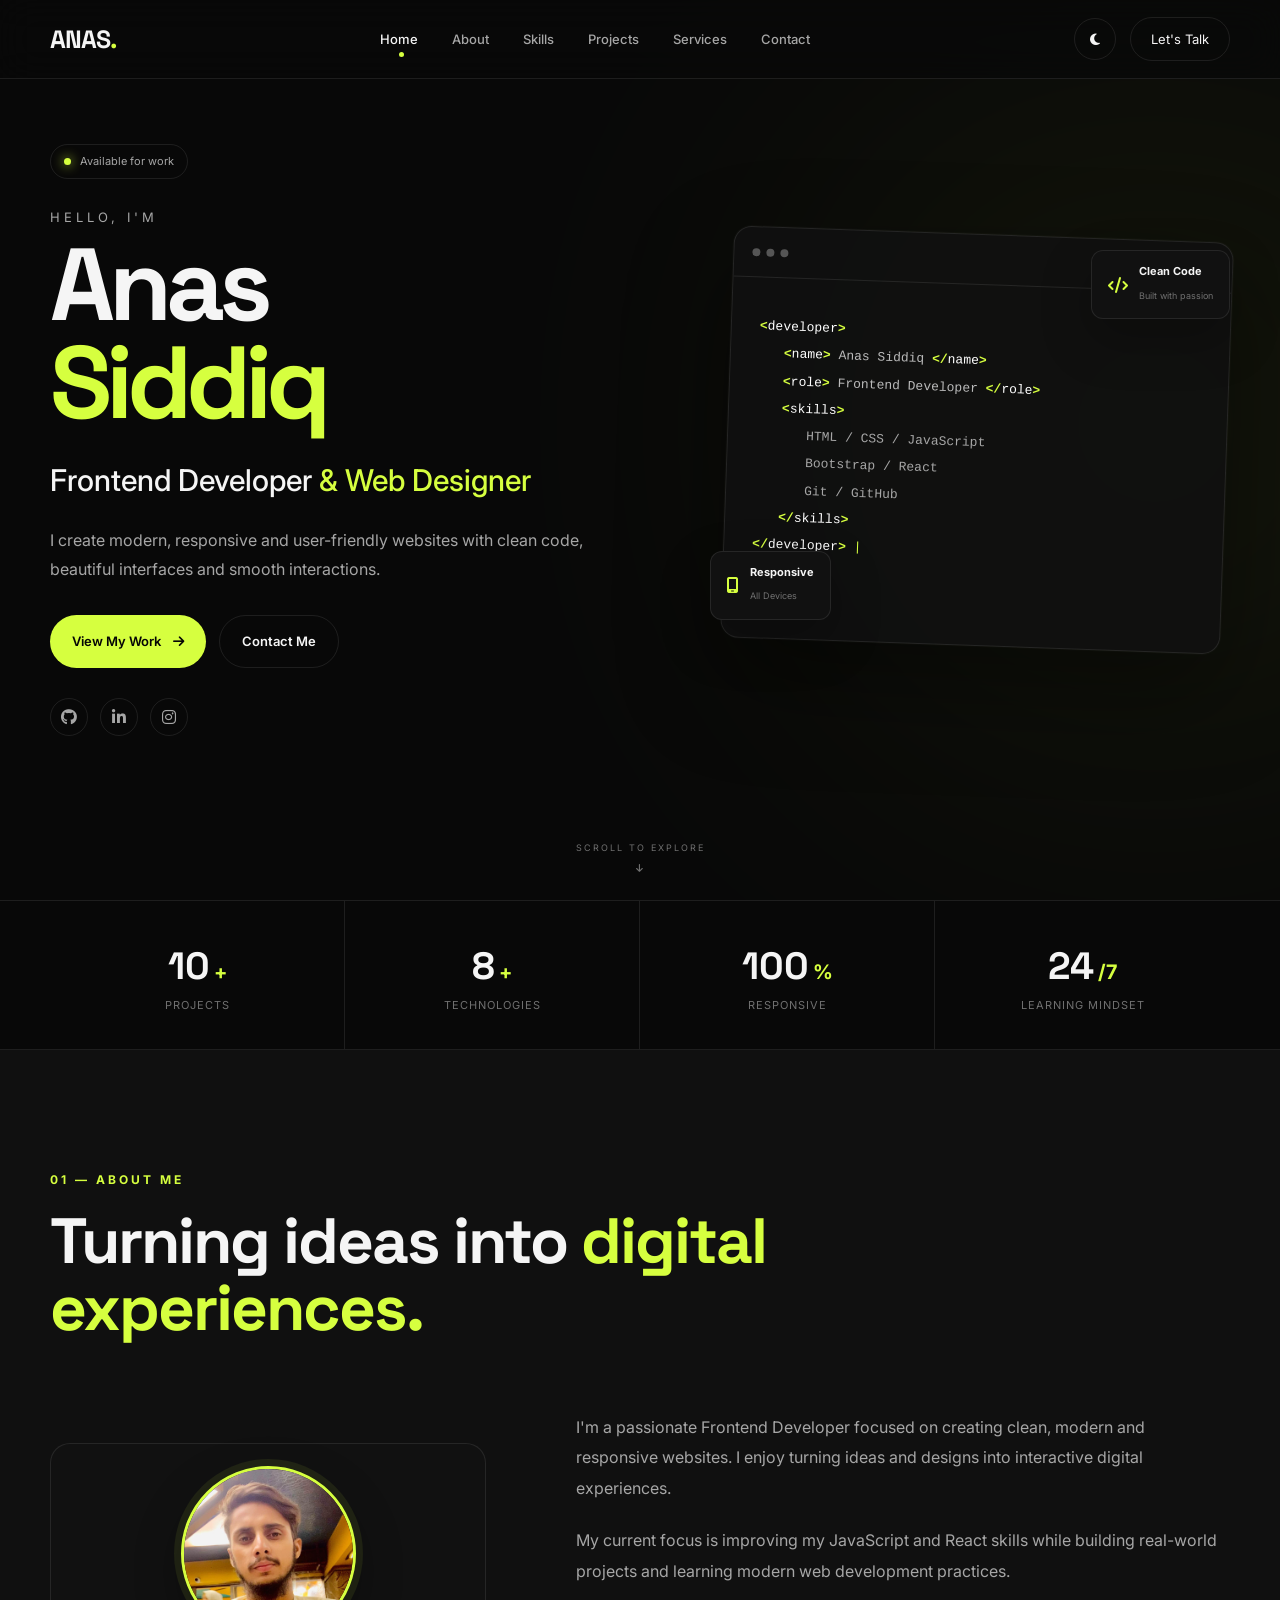
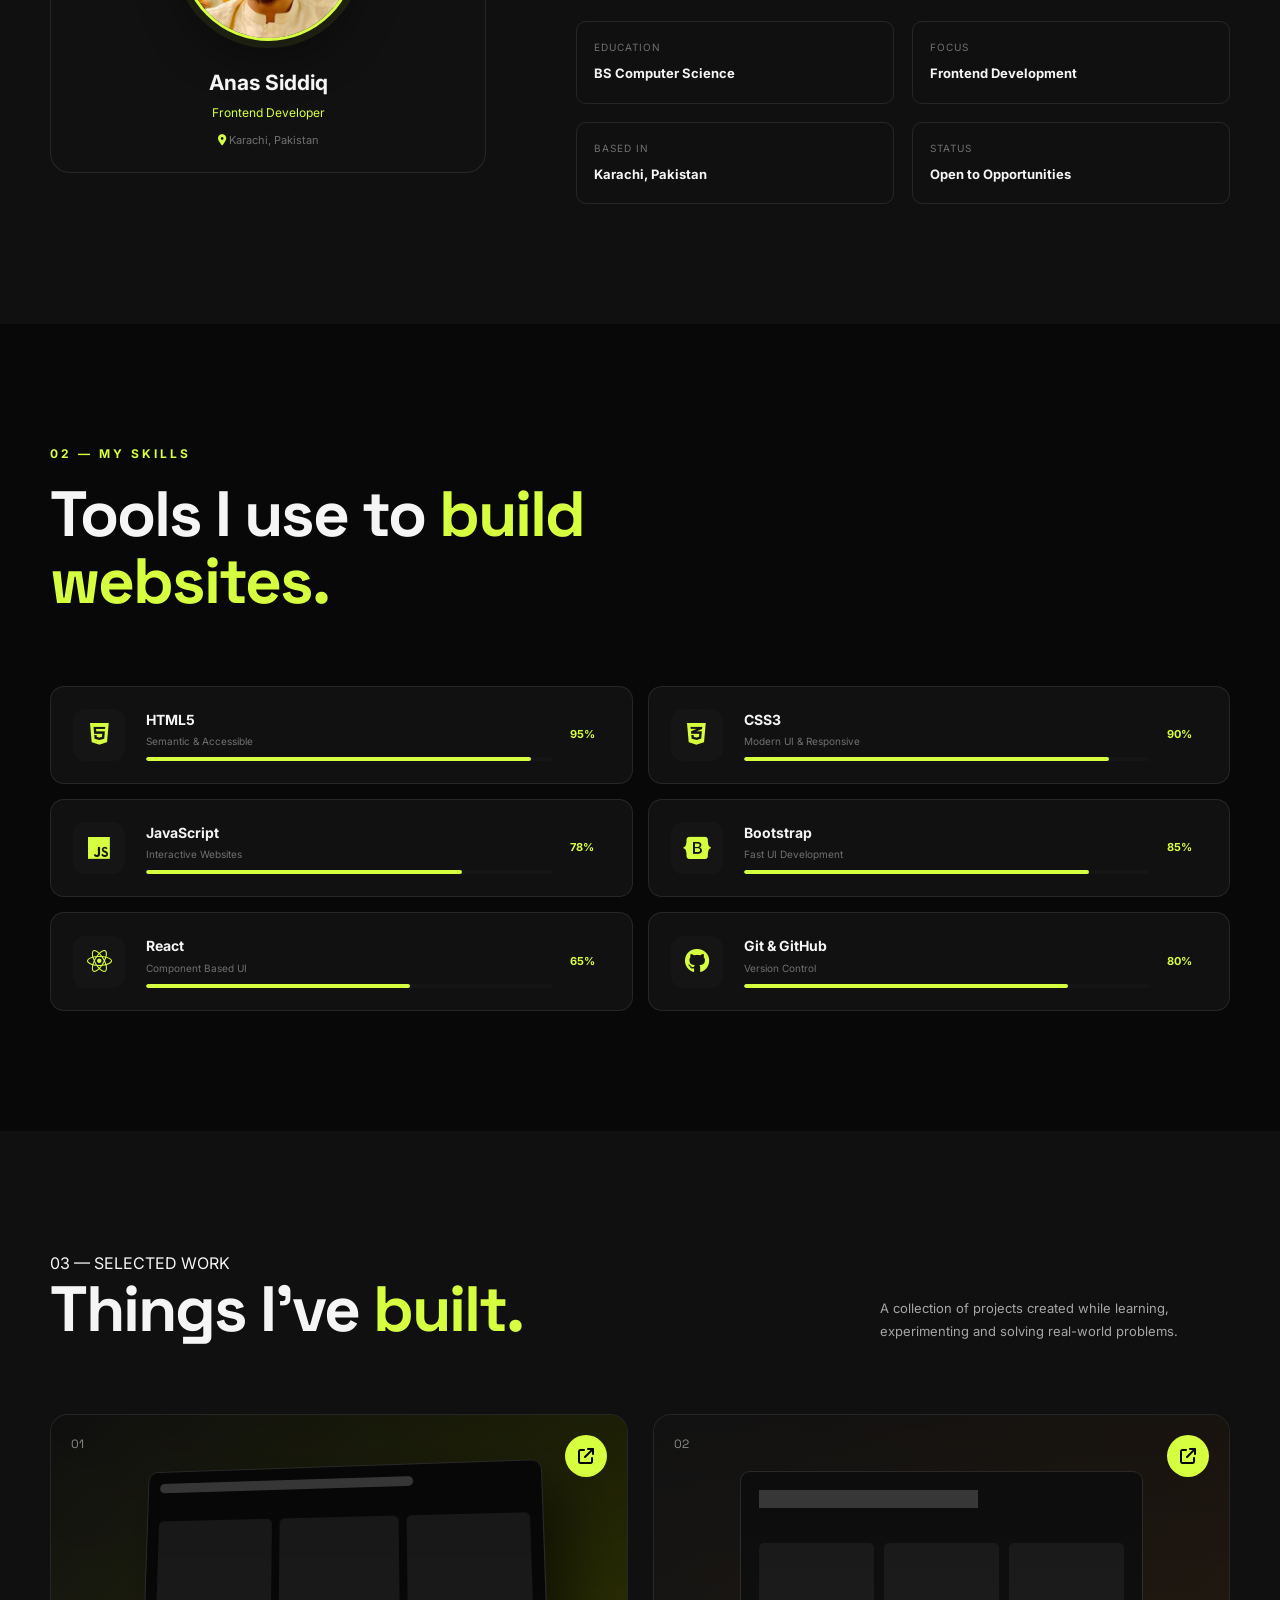
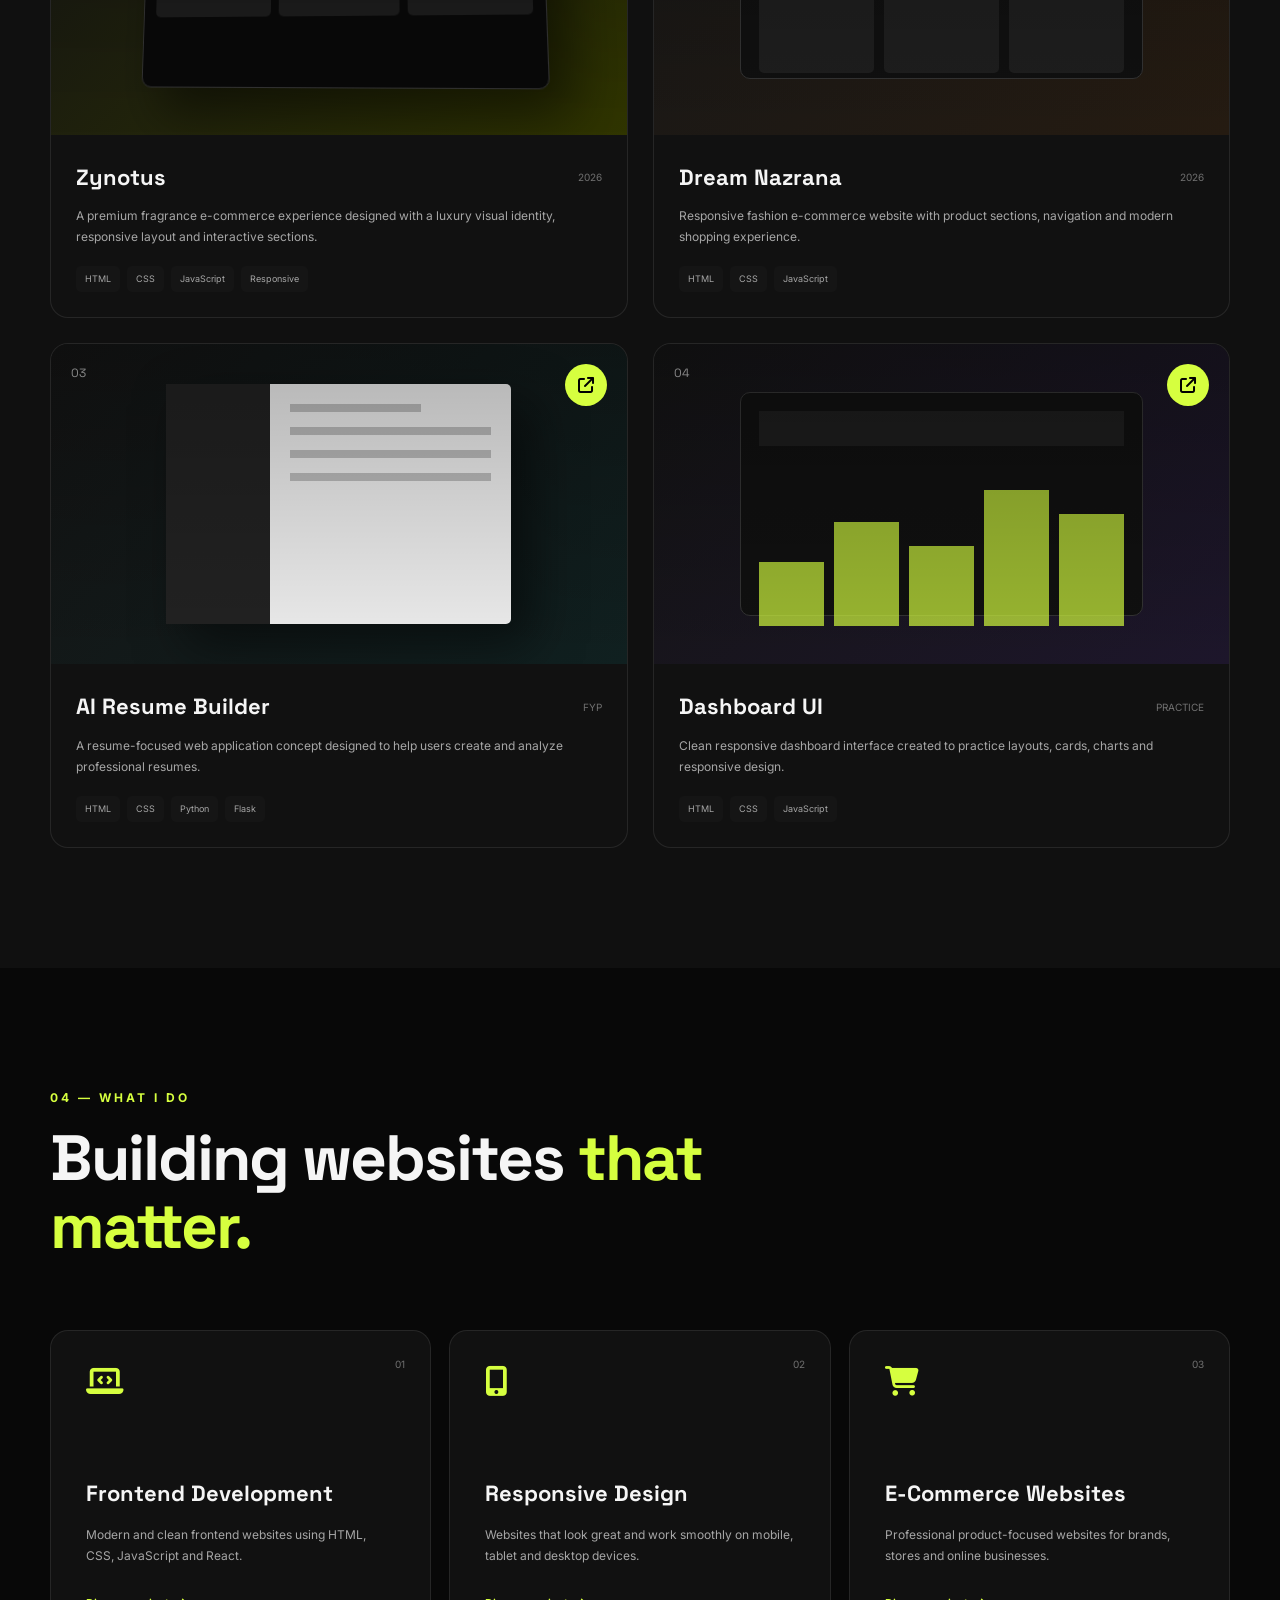
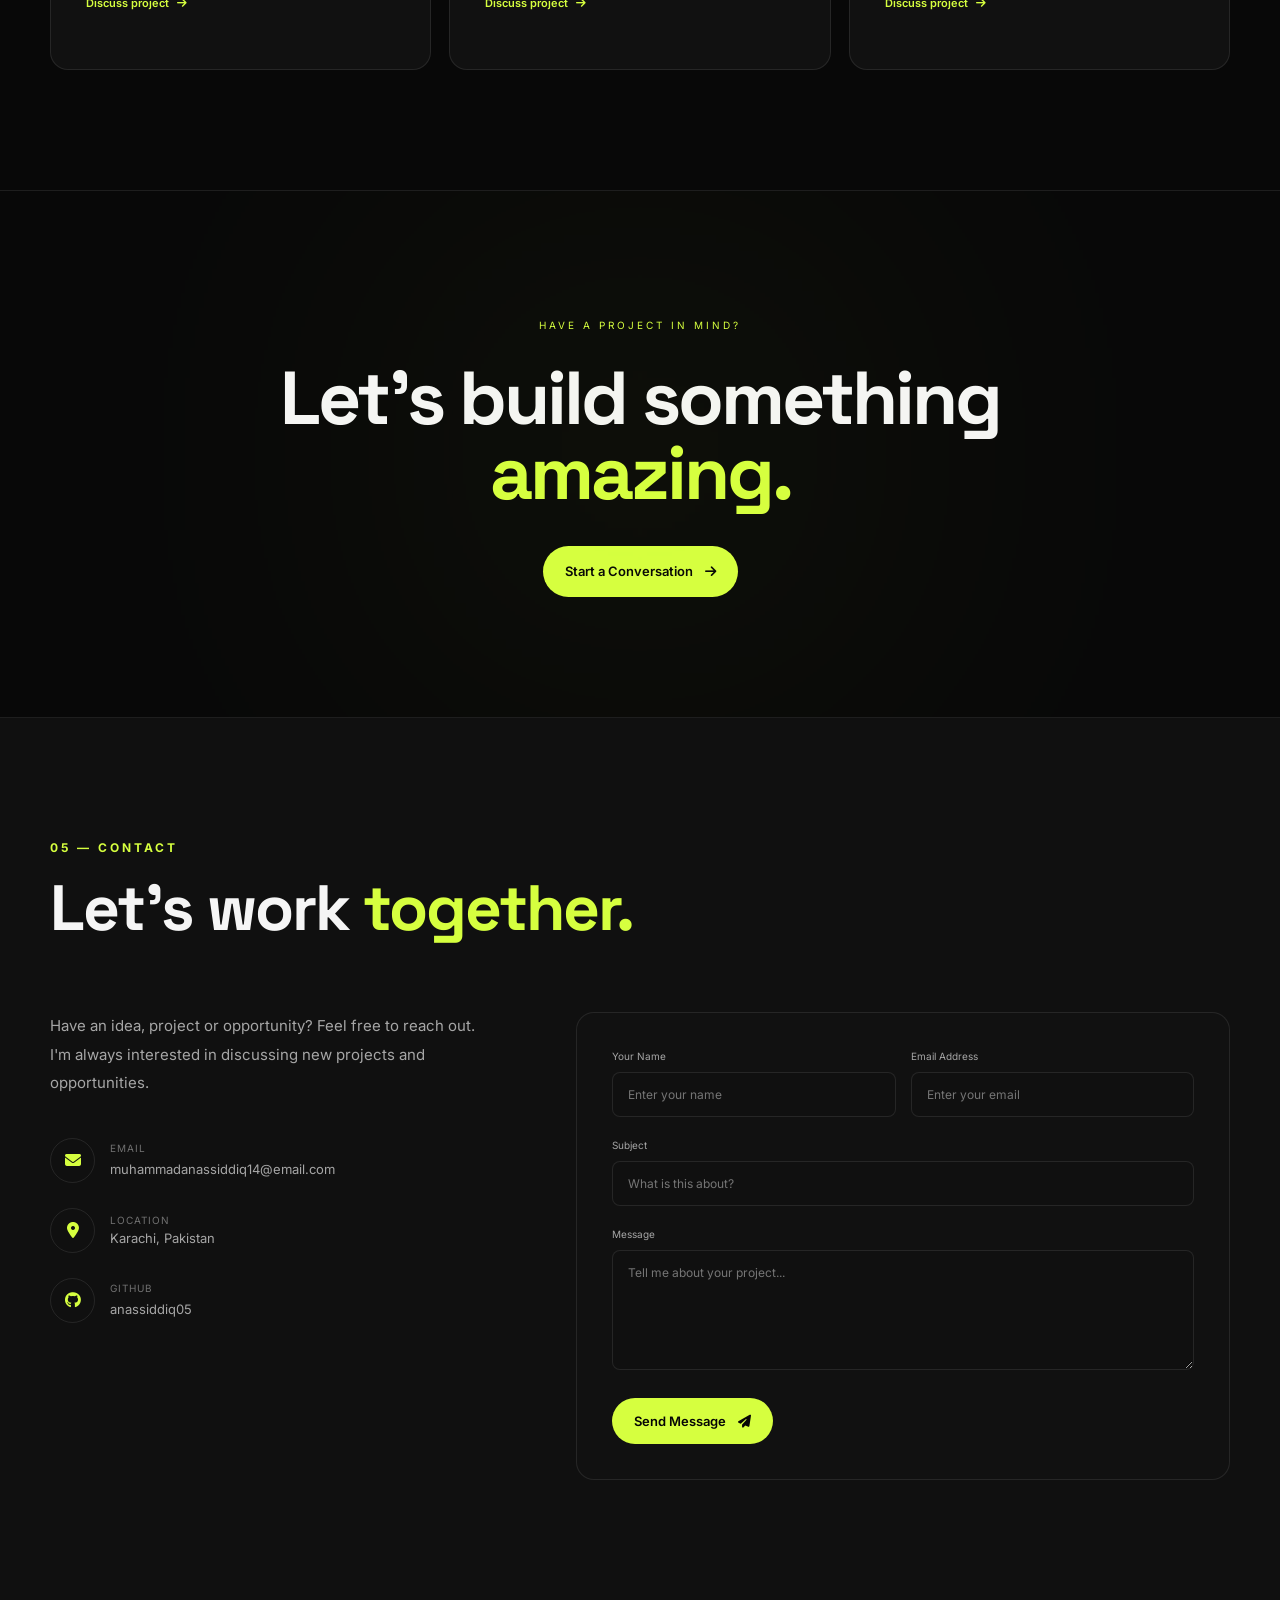
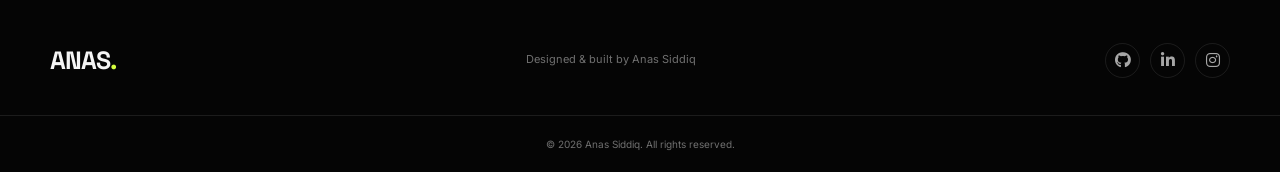
==== commit c04dc065: "Update portfolio and add profile photo" ====
--- a/index.html
+++ b/index.html
@@ -5,9 +5,6 @@
     <meta name="viewport" content="width=device-width, initial-scale=1.0">
 
     <title>Anas Siddiq | Frontend Developer</title>
-
-    <meta name="theme-color" content="#080808">
-    <meta name="keywords" content="Anas Siddiq, Frontend Developer, React.js, JavaScript, MERN Stack, Karachi">
 
     <meta
         name="description"
@@ -134,24 +131,23 @@
                             <i class="fa-solid fa-arrow-right"></i>
                         </a>
 
-                        <a href="Anas_Siddiq_Resume.pdf" class="btn secondary-btn" download>
-                            Download CV
-                            <i class="fa-solid fa-download"></i>
+                        <a href="#contact" class="btn secondary-btn">
+                            Contact Me
                         </a>
 
                     </div>
 
                     <div class="social-links">
 
-                        <a href="https://github.com/anassiddiq05" target="_blank" rel="noopener" aria-label="GitHub">
+                        <a href="#" aria-label="GitHub">
                             <i class="fa-brands fa-github"></i>
                         </a>
 
-                        <a href="#contact" aria-label="LinkedIn">
+                        <a href="#" aria-label="LinkedIn">
                             <i class="fa-brands fa-linkedin-in"></i>
                         </a>
 
-                        <a href="#contact" aria-label="Instagram">
+                        <a href="#" aria-label="Instagram">
                             <i class="fa-brands fa-instagram"></i>
                         </a>
 
@@ -262,13 +258,13 @@
             <div class="container stats">
 
                 <div class="stat">
-                    <strong class="counter" data-target="4">0</strong>
+                    <strong class="counter" data-target="10">0</strong>
                     <span>+</span>
-                    <p>Featured Projects</p>
+                    <p>Projects</p>
                 </div>
 
                 <div class="stat">
-                    <strong class="counter" data-target="9">0</strong>
+                    <strong class="counter" data-target="8">0</strong>
                     <span>+</span>
                     <p>Technologies</p>
                 </div>
@@ -280,9 +276,9 @@
                 </div>
 
                 <div class="stat">
-                    <strong class="counter" data-target="1">0</strong>
-                    <span>+</span>
-                    <p>Year of Focused Learning</p>
+                    <strong class="counter" data-target="24">0</strong>
+                    <span>/7</span>
+                    <p>Learning Mindset</p>
                 </div>
 
             </div>
@@ -313,7 +309,7 @@
                     <div class="about-card">
 
                         <div class="profile-circle">
-                            <span>A</span>
+                            <img src="profile.jpg" alt="Anas Siddiq - Frontend Developer">
                         </div>
 
                         <div class="about-card-content">
@@ -342,9 +338,9 @@
                         </p>
 
                         <p>
-                            My current focus is building full-stack JavaScript skills with
-                            React.js, Node.js, Express.js and MongoDB while
-                            continuing to strengthen my frontend fundamentals.
+                            My current focus is improving my JavaScript and
+                            React skills while building real-world projects
+                            and learning modern web development practices.
                         </p>
 
                         <div class="about-details">
@@ -487,8 +483,8 @@
                         </div>
 
                         <div class="skill-info">
-                            <h3>React.js</h3>
-                            <p>Currently Learning</p>
+                            <h3>React</h3>
+                            <p>Component Based UI</p>
 
                             <div class="skill-bar">
                                 <span style="width: 65%"></span>
@@ -499,63 +495,6 @@
 
                     </div>
 
-
-                    <div class="skill-card">
-
-                        <div class="skill-icon node">
-                            <i class="fa-brands fa-node-js"></i>
-                        </div>
-
-                        <div class="skill-info">
-                            <h3>Node.js</h3>
-                            <p>Currently Learning</p>
-
-                            <div class="skill-bar">
-                                <span style="width: 45%"></span>
-                            </div>
-                        </div>
-
-                        <strong>45%</strong>
-
-                    </div>
-
-                    <div class="skill-card">
-
-                        <div class="skill-icon express">
-                            <i class="fa-solid fa-server"></i>
-                        </div>
-
-                        <div class="skill-info">
-                            <h3>Express.js</h3>
-                            <p>Currently Learning</p>
-
-                            <div class="skill-bar">
-                                <span style="width: 40%"></span>
-                            </div>
-                        </div>
-
-                        <strong>40%</strong>
-
-                    </div>
-
-                    <div class="skill-card">
-
-                        <div class="skill-icon mongo">
-                            <i class="fa-solid fa-database"></i>
-                        </div>
-
-                        <div class="skill-info">
-                            <h3>MongoDB</h3>
-                            <p>Currently Learning</p>
-
-                            <div class="skill-bar">
-                                <span style="width: 40%"></span>
-                            </div>
-                        </div>
-
-                        <strong>40%</strong>
-
-                    </div>
 
                     <div class="skill-card">
 
@@ -621,7 +560,7 @@
 
                                 <span>01</span>
 
-                                <a href="#contact" class="project-link" aria-label="Ask about this project">
+                                <a href="#" class="project-link">
                                     <i class="fa-solid fa-arrow-up-right-from-square"></i>
                                 </a>
 
@@ -675,7 +614,7 @@
 
                                 <span>02</span>
 
-                                <a href="#contact" class="project-link" aria-label="Ask about this project">
+                                <a href="#" class="project-link">
                                     <i class="fa-solid fa-arrow-up-right-from-square"></i>
                                 </a>
 
@@ -731,7 +670,7 @@
 
                                 <span>03</span>
 
-                                <a href="#contact" class="project-link" aria-label="Ask about this project">
+                                <a href="#" class="project-link">
                                     <i class="fa-solid fa-arrow-up-right-from-square"></i>
                                 </a>
 
@@ -768,8 +707,8 @@
                             <div class="tags">
                                 <span>HTML</span>
                                 <span>CSS</span>
-                                <span>FYP</span>
-                                <span>Web App</span>
+                                <span>Python</span>
+                                <span>Flask</span>
                             </div>
 
                         </div>
@@ -787,7 +726,7 @@
 
                                 <span>04</span>
 
-                                <a href="#contact" class="project-link" aria-label="Ask about this project">
+                                <a href="#" class="project-link">
                                     <i class="fa-solid fa-arrow-up-right-from-square"></i>
                                 </a>
 
@@ -990,8 +929,8 @@
 
                             <div>
                                 <span>Email</span>
-                                <a href="mailto:muhammadanassiddiq14@gmail.com">
-                                    muhammadanassiddiq14@gmail.com
+                                <a href="mailto:your@email.com">
+                                    muhammadanassiddiq14@email.com
                                 </a>
                             </div>
 
@@ -1020,17 +959,12 @@
 
                             <div>
                                 <span>GitHub</span>
-                                <a href="https://github.com/anassiddiq05" target="_blank" rel="noopener">
-                                    github.com/anassiddiq05
+                                <a href="#">
+                                    anassiddiq05
                                 </a>
                             </div>
 
                         </div>
-
-                        <a href="Anas_Siddiq_Resume.pdf" class="btn secondary-btn contact-cv" download>
-                            <i class="fa-solid fa-file-arrow-down"></i>
-                            Download Resume
-                        </a>
 
                     </div>
 
@@ -1127,7 +1061,7 @@
 
             <div class="footer-social">
 
-                <a href="https://github.com/anassiddiq05" target="_blank" rel="noopener" aria-label="GitHub">
+                <a href="#">
                     <i class="fa-brands fa-github"></i>
                 </a>
 
--- a/style.css
+++ b/style.css
@@ -920,34 +920,38 @@
 
 .profile-circle {
 
-    width: 150px;
-    height: 150px;
+    width: 175px;
+    height: 175px;
 
     border-radius: 50%;
+
+    overflow: hidden;
 
     display: flex;
 
     align-items: center;
     justify-content: center;
 
-    background:
-        linear-gradient(135deg,
-        var(--accent),
-        #222);
+    background: var(--card-2);
+
+    border: 3px solid var(--accent);
+
+    box-shadow: 0 0 0 7px rgba(214,255,63,0.08),
+                0 18px 45px rgba(0,0,0,0.35);
 
     margin-bottom: 25px;
 
 }
 
-.profile-circle span {
-
-    font-family: "Space Grotesk";
-
-    font-size: 75px;
-
-    font-weight: 800;
-
-    color: #080808;
+.profile-circle img {
+
+    width: 100%;
+    height: 100%;
+
+    display: block;
+
+    object-fit: cover;
+    object-position: center 34%;
 
 }
 
@@ -2322,6 +2326,12 @@
 
     }
 
+    .profile-circle {
+        width: 145px;
+        height: 145px;
+        margin-bottom: 20px;
+    }
+
     .project-heading {
 
         display: block;
@@ -2415,66 +2425,4 @@
         display: none;
     }
 
-}
-/* ================= PROFESSIONAL POLISH ================= */
-
-.header {
-    transition: background .3s ease, box-shadow .3s ease;
-}
-
-.header.scrolled {
-    box-shadow: 0 12px 35px rgba(0,0,0,.18);
-}
-
-.btn {
-    position: relative;
-    overflow: hidden;
-}
-
-.btn::after {
-    content: "";
-    position: absolute;
-    inset: 0;
-    background: linear-gradient(120deg, transparent 30%, rgba(255,255,255,.22), transparent 70%);
-    transform: translateX(-120%);
-    transition: transform .55s ease;
-}
-
-.btn:hover::after {
-    transform: translateX(120%);
-}
-
-.skill-icon.node { color: #68a063; }
-.skill-icon.express { color: var(--text); }
-.skill-icon.mongo { color: #55a04a; }
-
-.project-card {
-    box-shadow: 0 18px 50px rgba(0,0,0,.08);
-}
-
-.project-card:hover .project-image > .mockup,
-.project-card:hover .project-image > .shop-mockup,
-.project-card:hover .project-image > .resume-mockup,
-.project-card:hover .project-image > .dashboard-mockup {
-    transform: translateY(-4px) scale(1.02);
-}
-
-.contact-cv {
-    margin-top: 8px;
-    width: fit-content;
-}
-
-.form-status {
-    margin-top: 12px;
-    color: var(--accent);
-    font-size: 11px;
-}
-
-@media (prefers-reduced-motion: reduce) {
-    *, *::before, *::after {
-        scroll-behavior: auto !important;
-        animation-duration: .01ms !important;
-        animation-iteration-count: 1 !important;
-        transition-duration: .01ms !important;
-    }
-}
+}
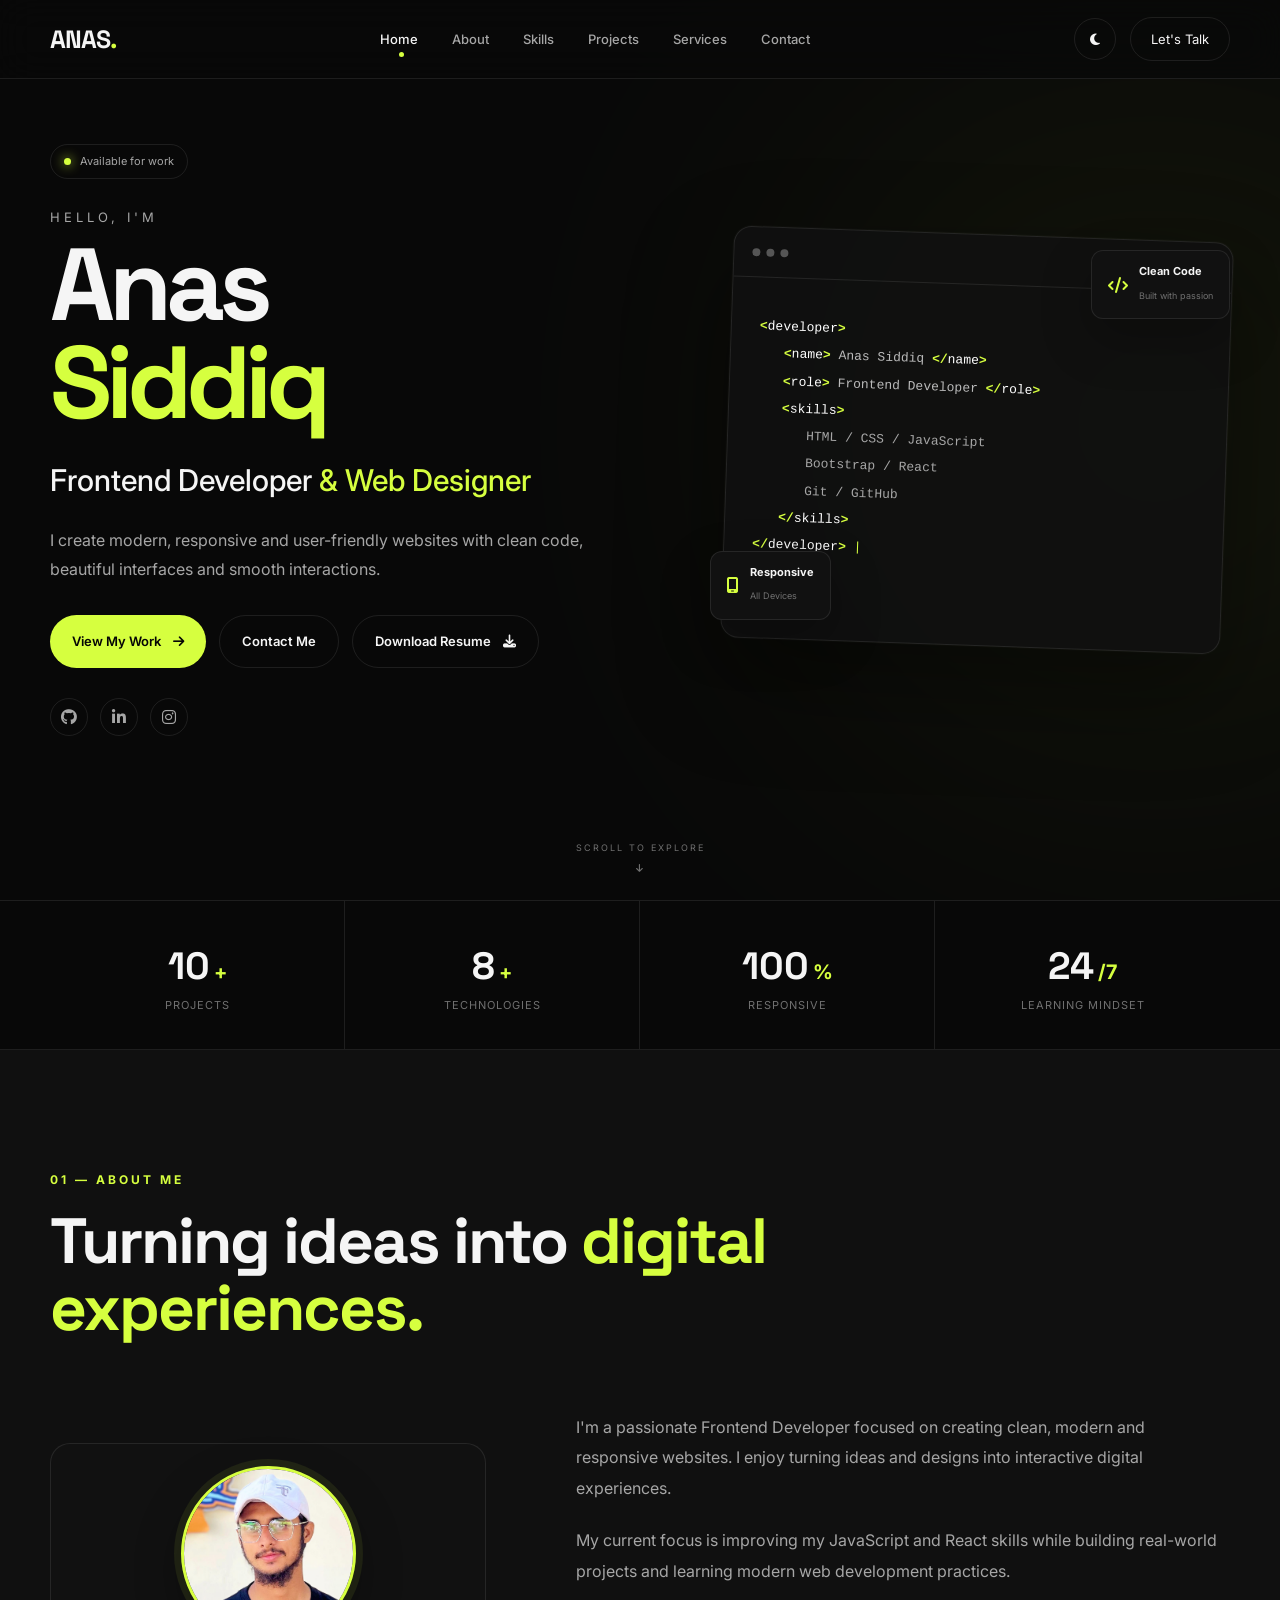
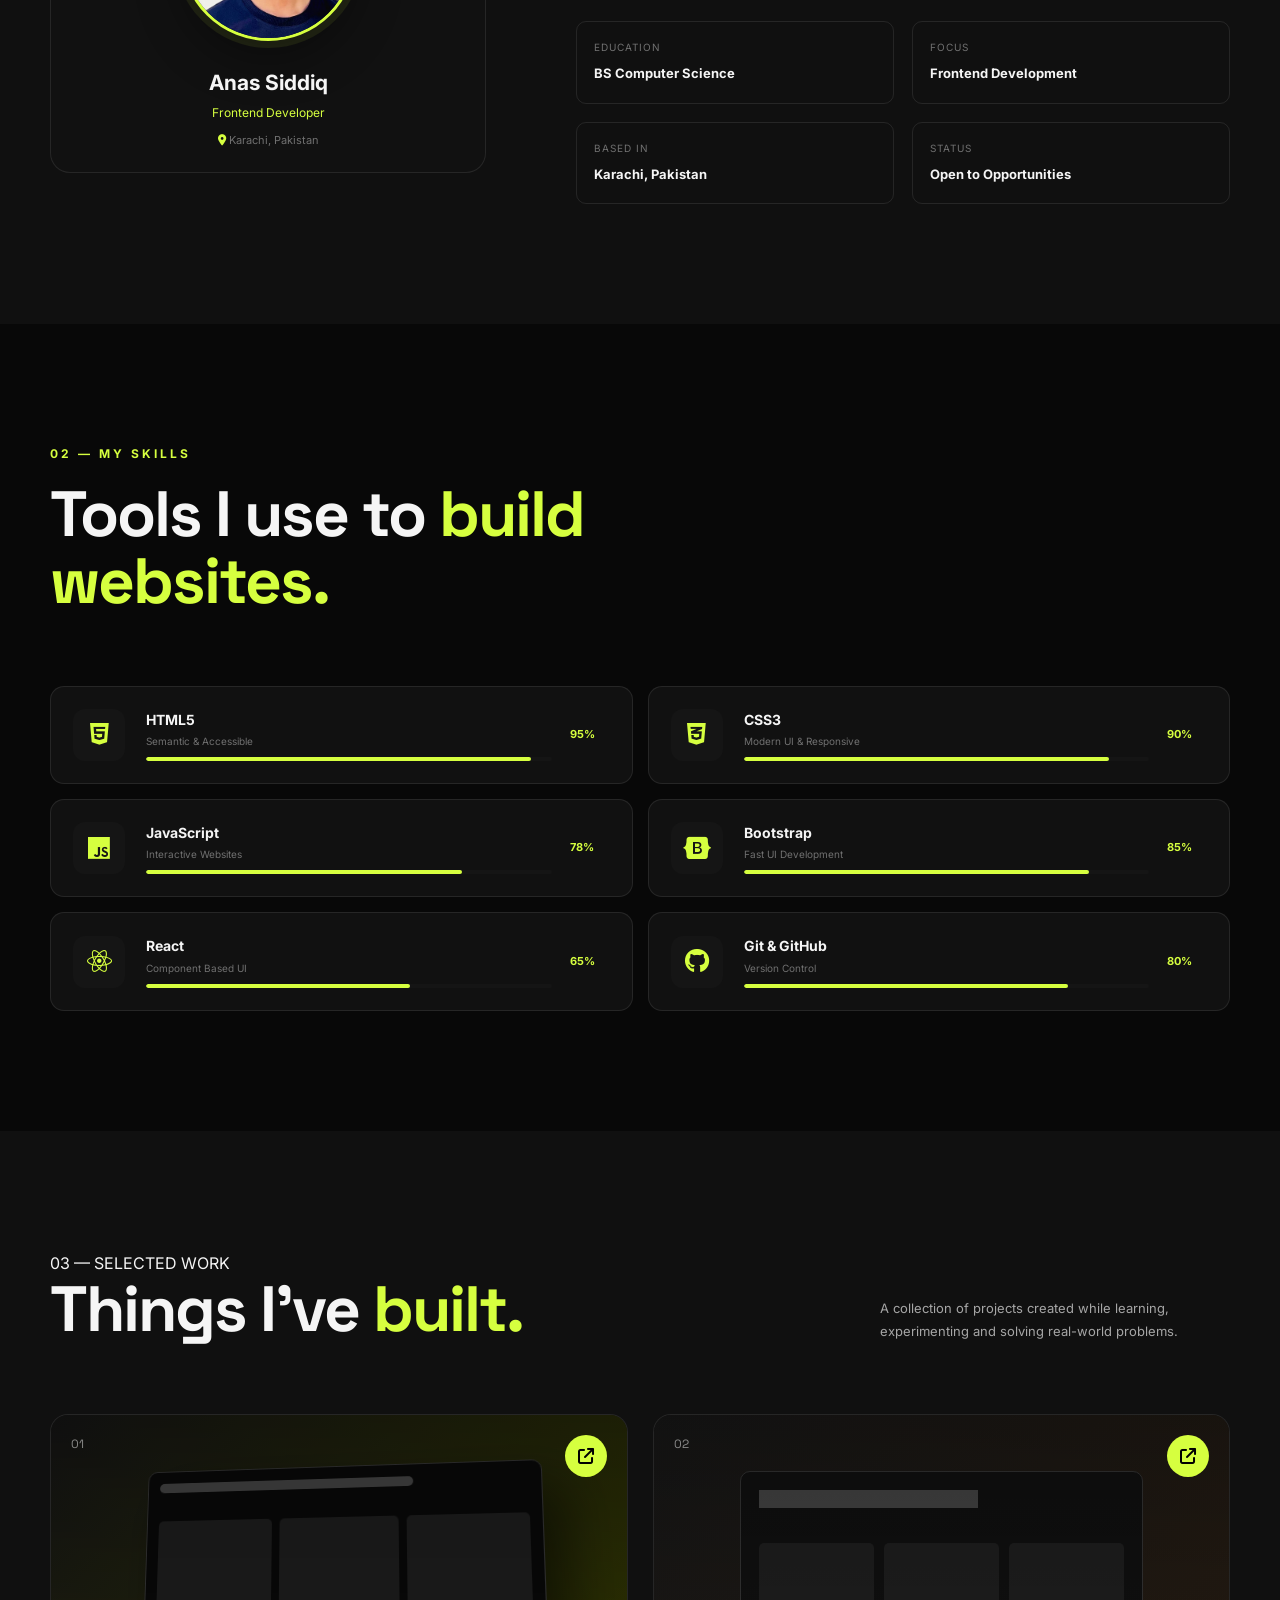
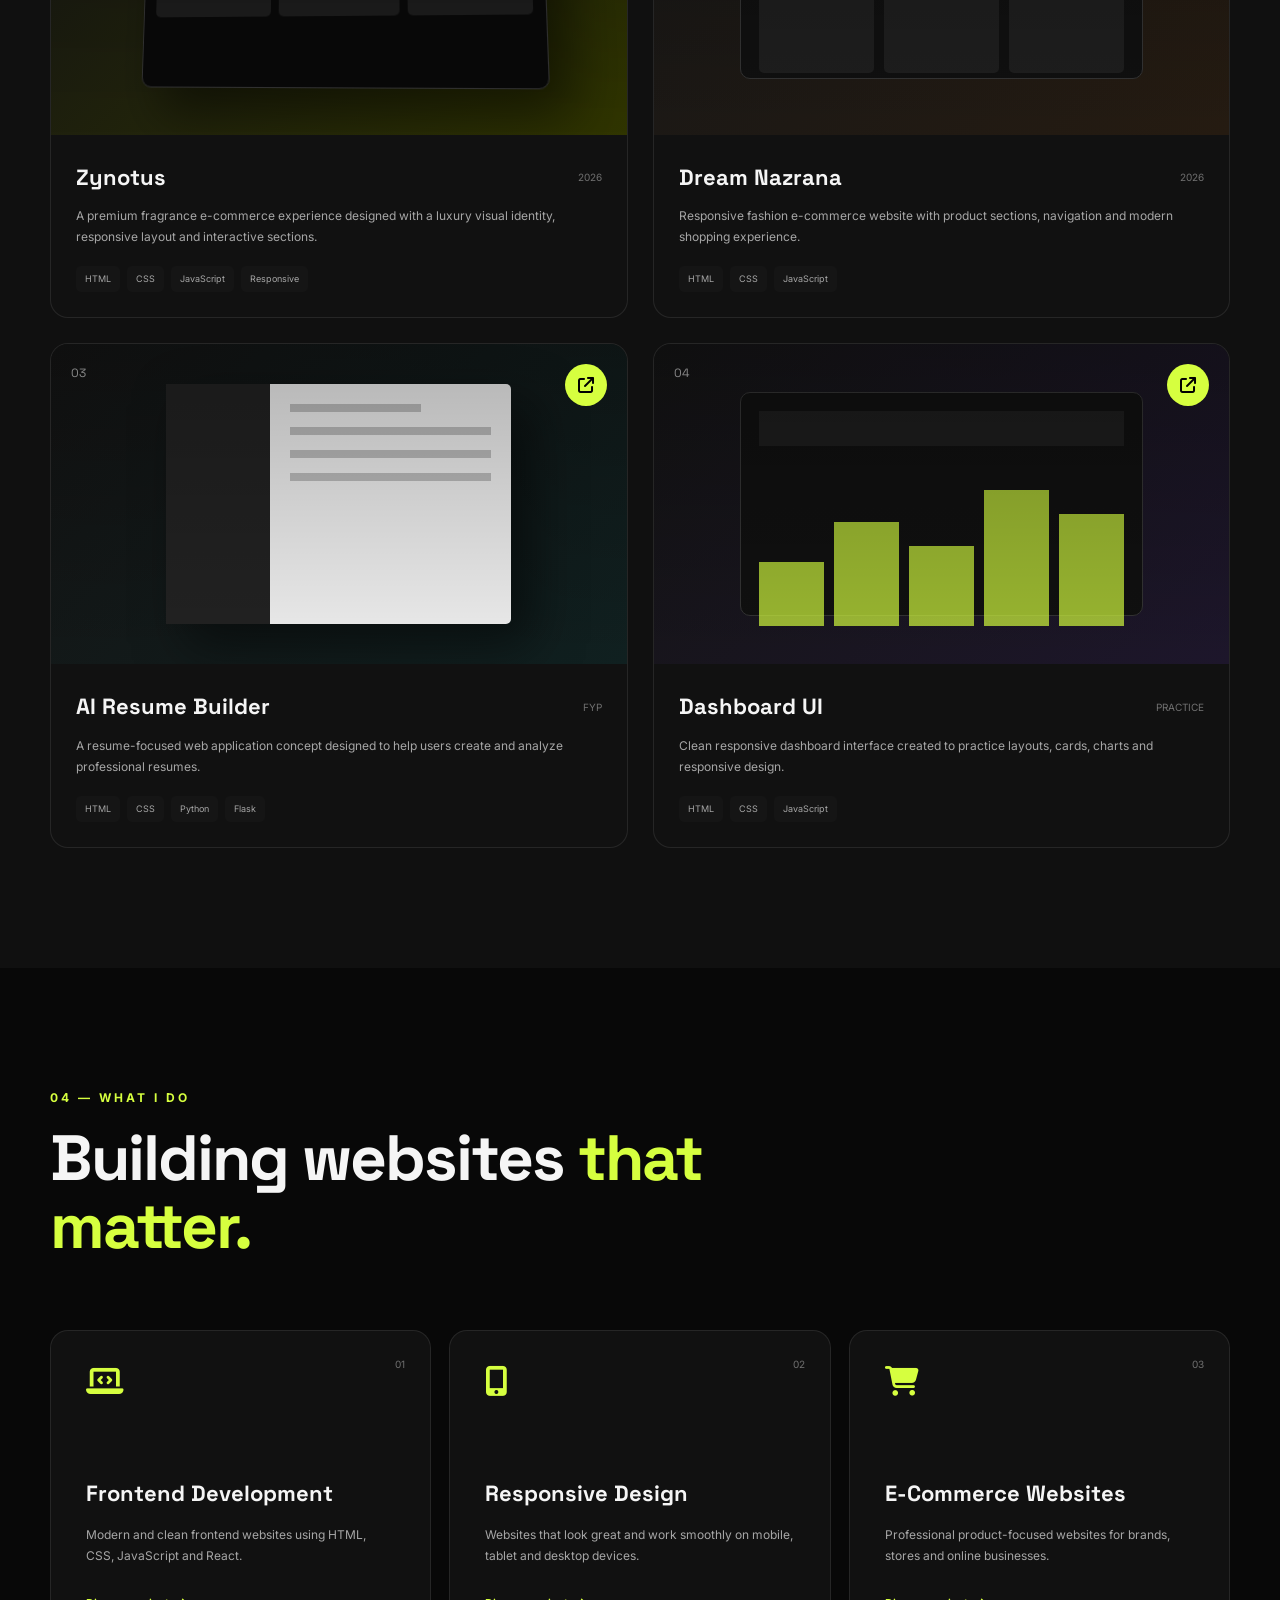
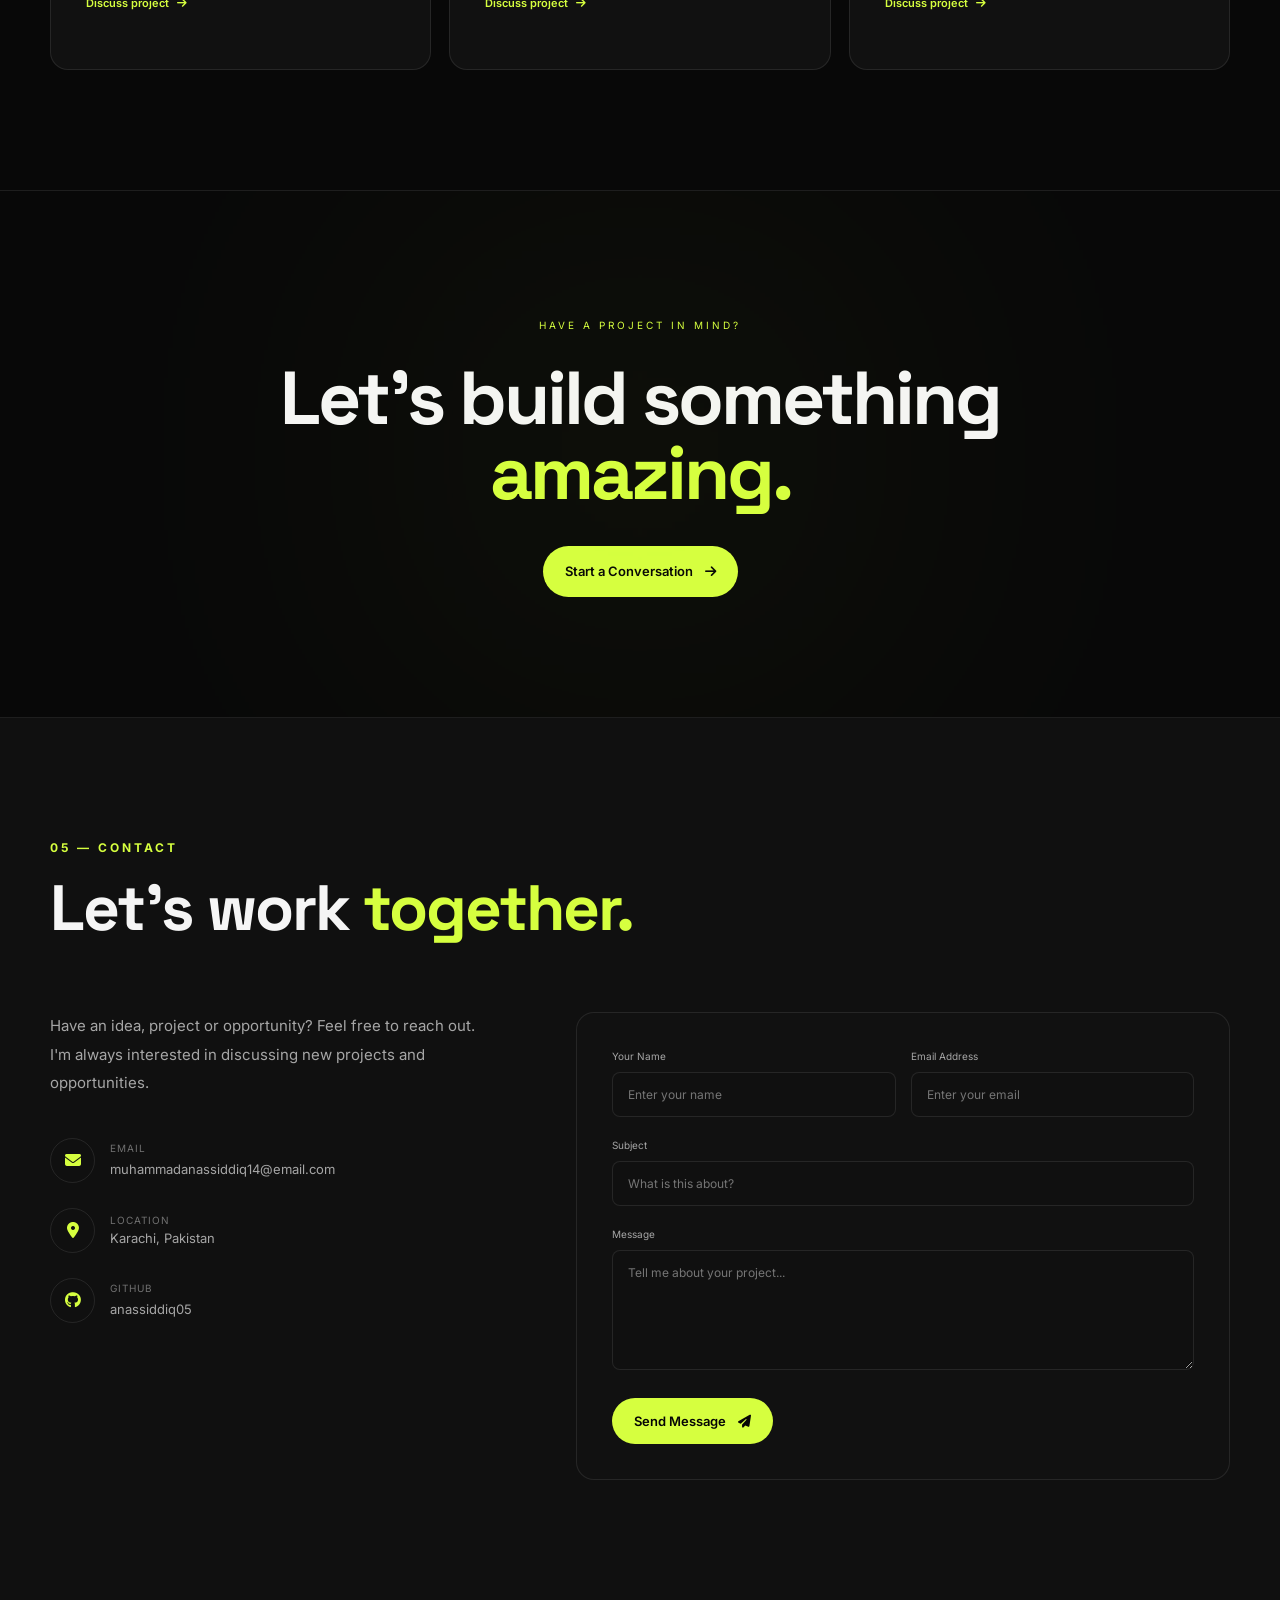
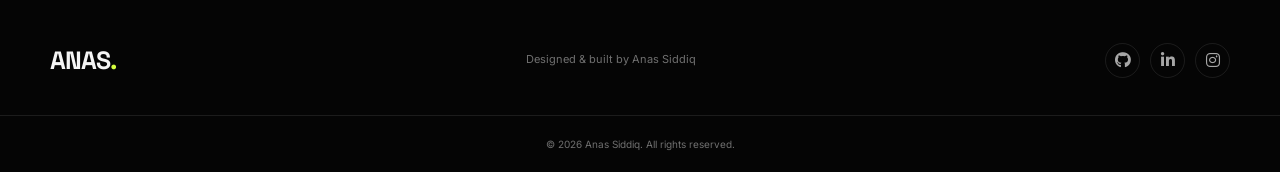
==== commit 2ec8a658: "Update index" ====
--- a/index.html
+++ b/index.html
@@ -133,6 +133,11 @@
 
                         <a href="#contact" class="btn secondary-btn">
                             Contact Me
+                        </a>
+
+                        <a href="Anas_Siddiq_Resume.pdf" class="btn secondary-btn" download>
+                            Download Resume
+                            <i class="fa-solid fa-download"></i>
                         </a>
 
                     </div>
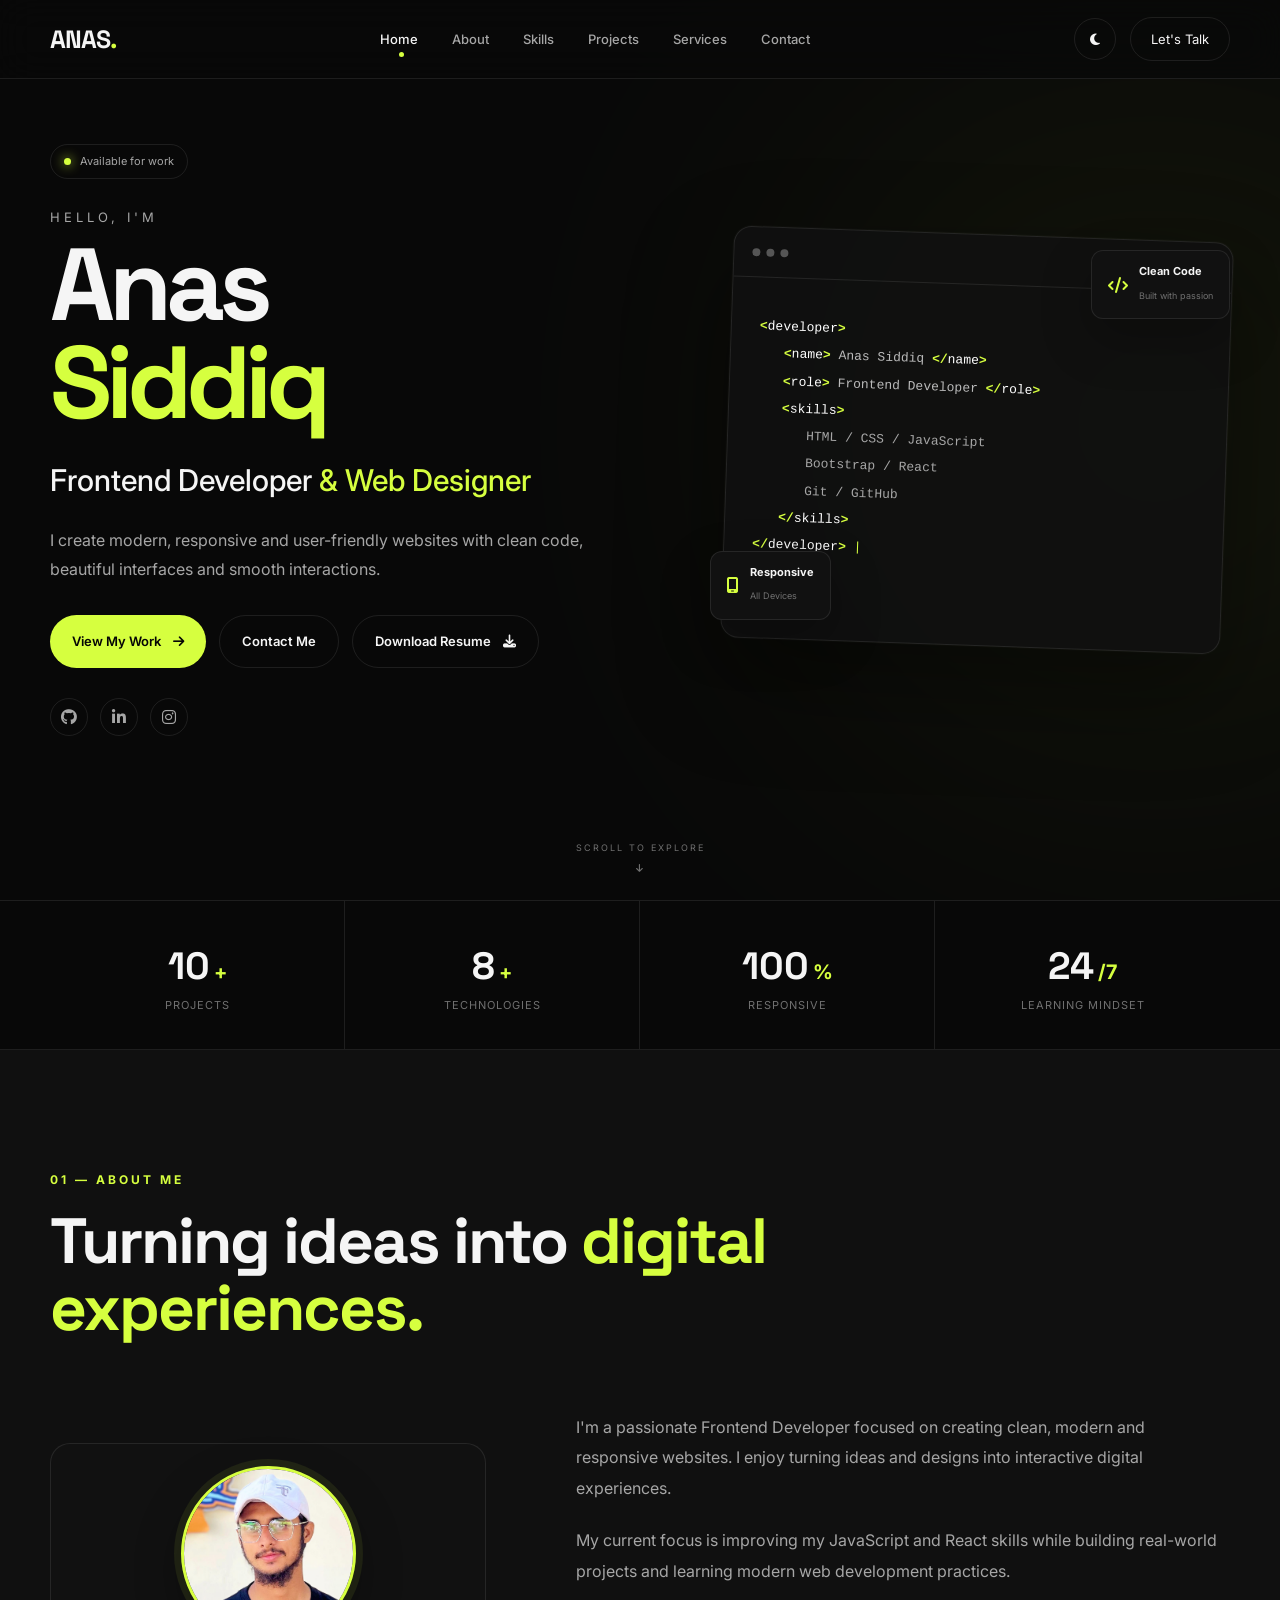
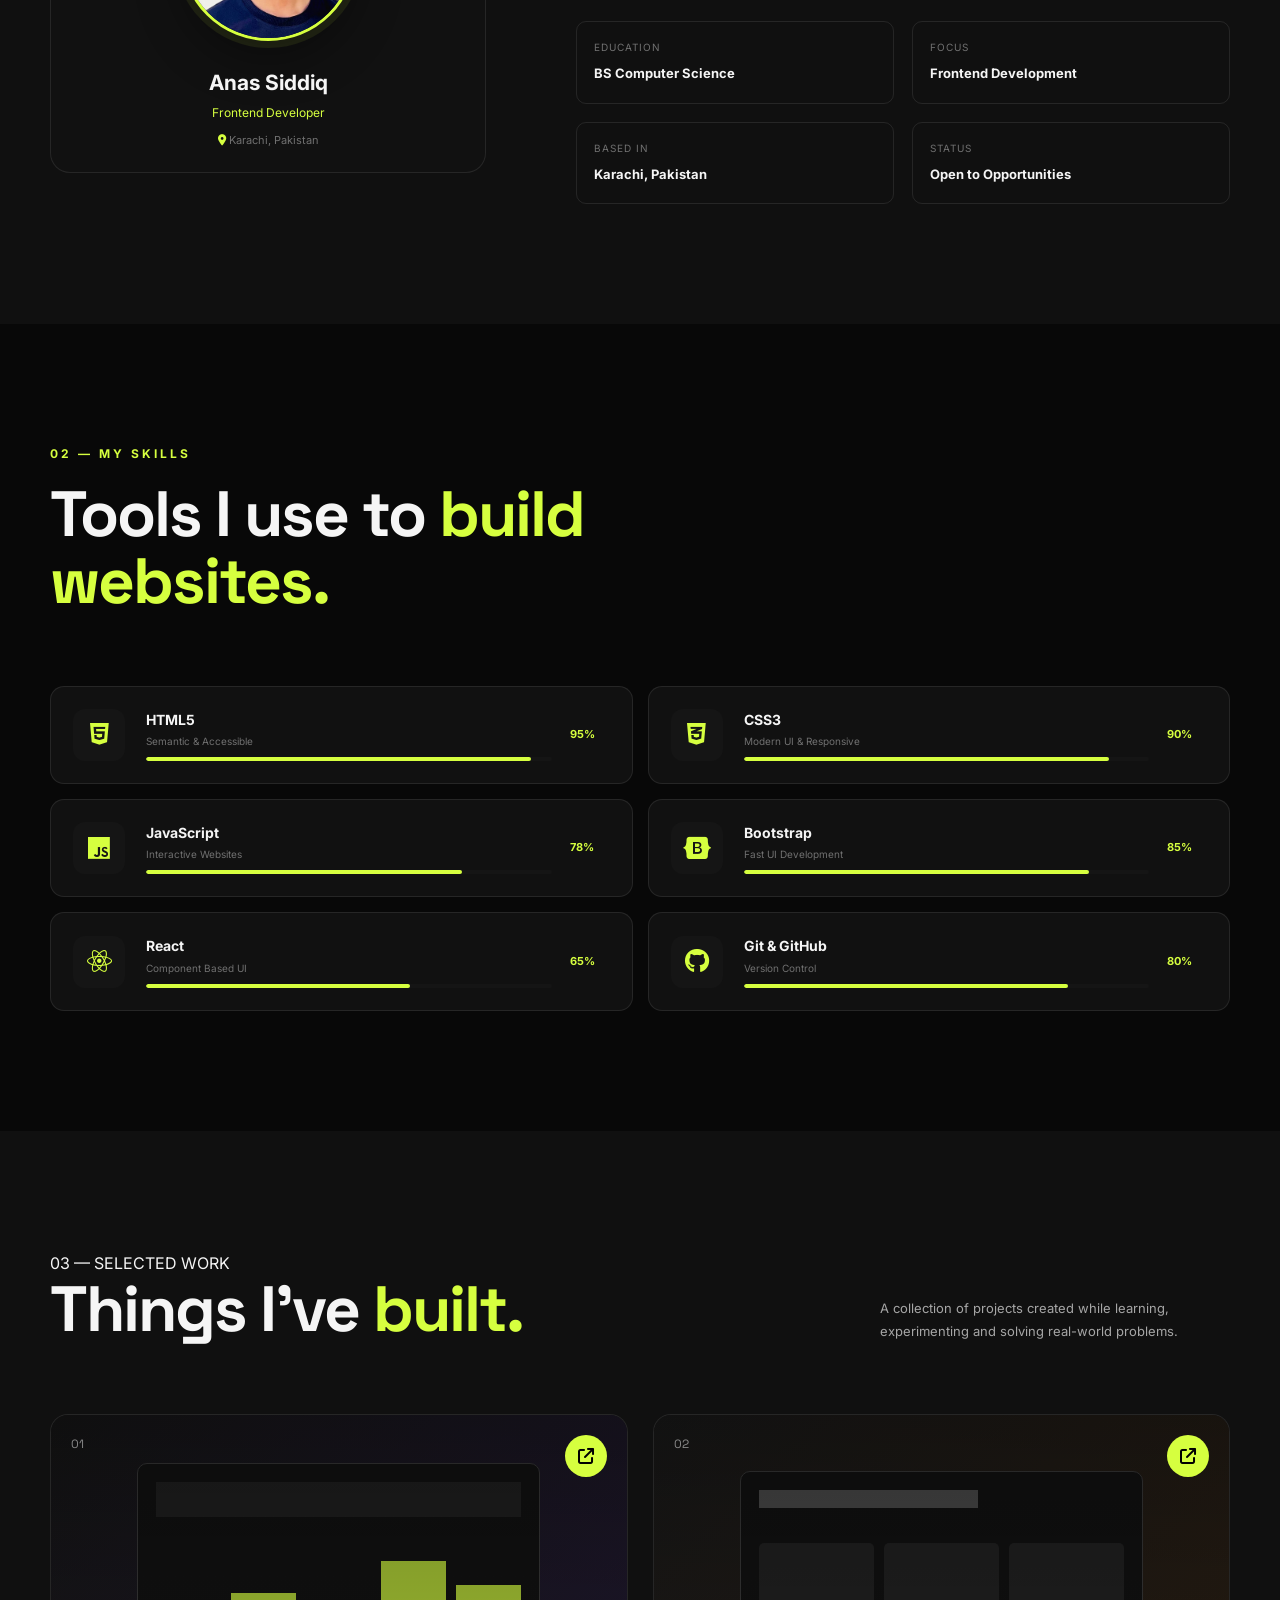
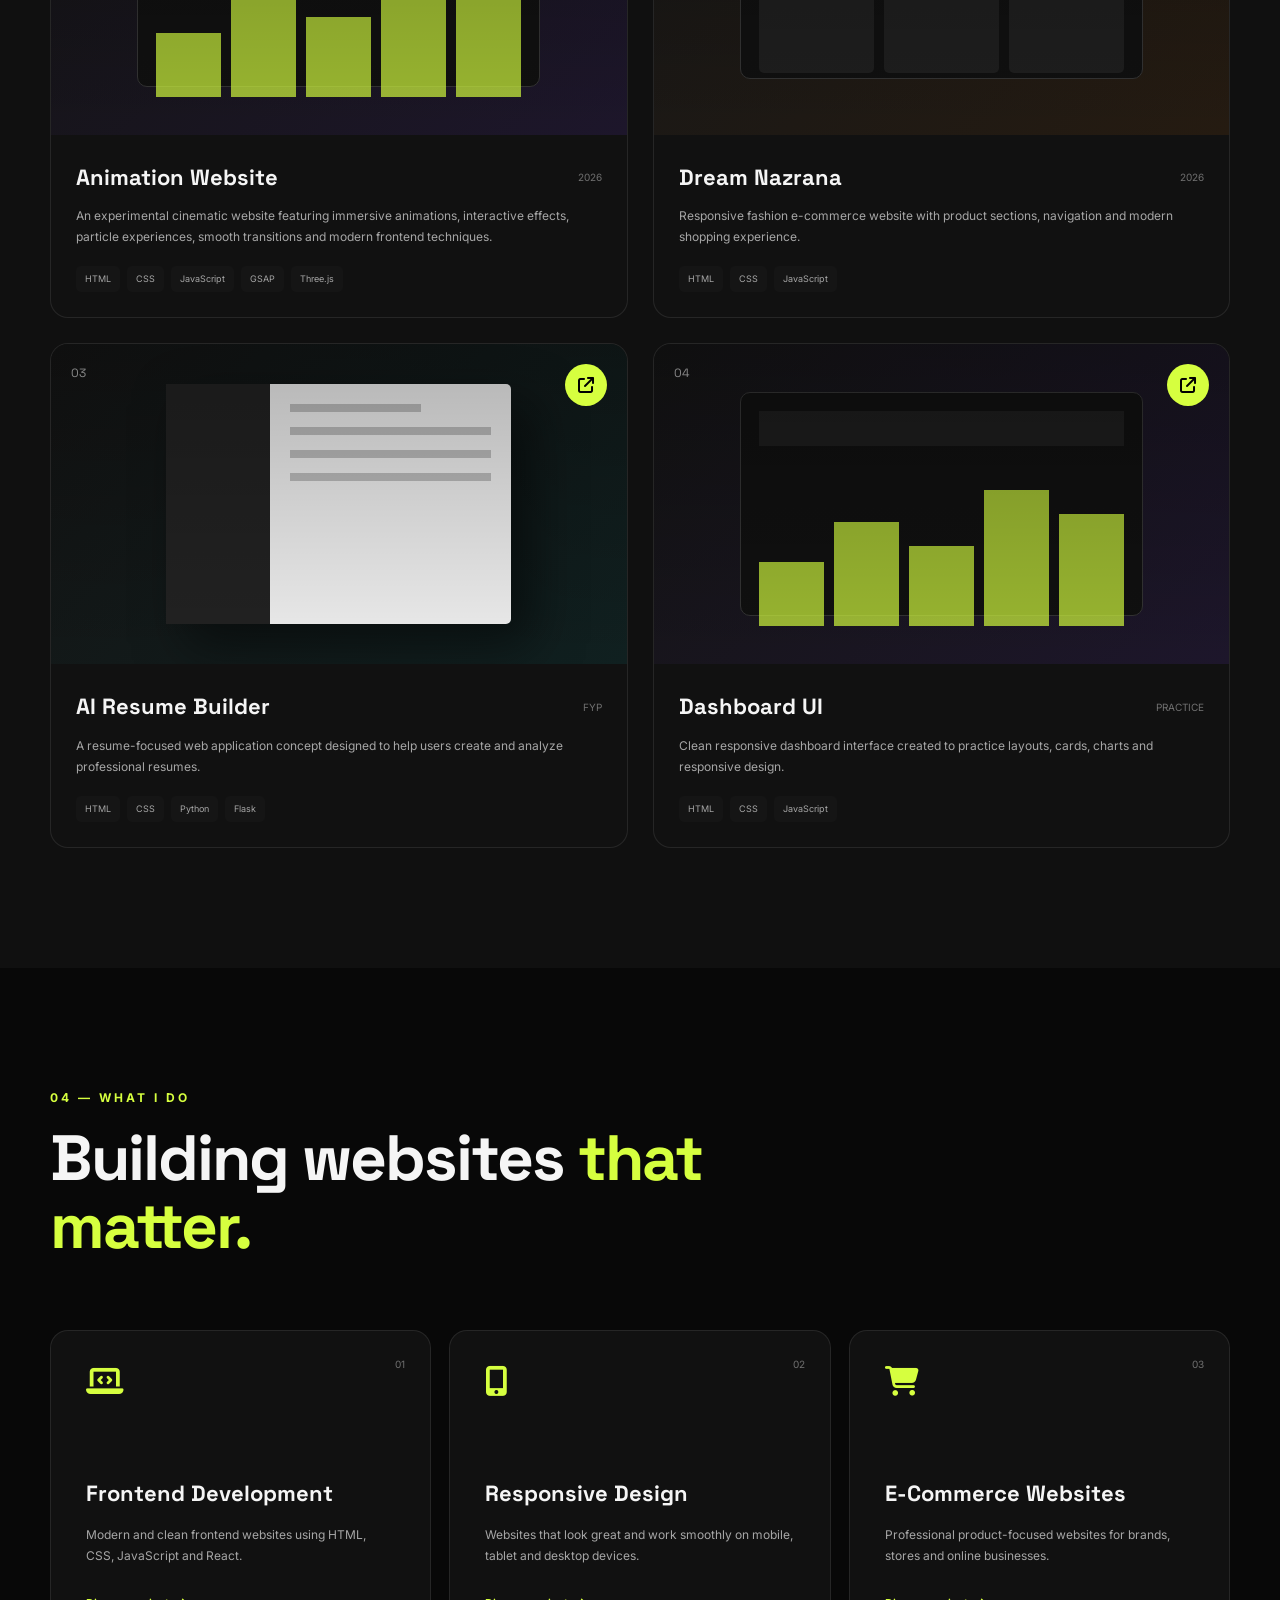
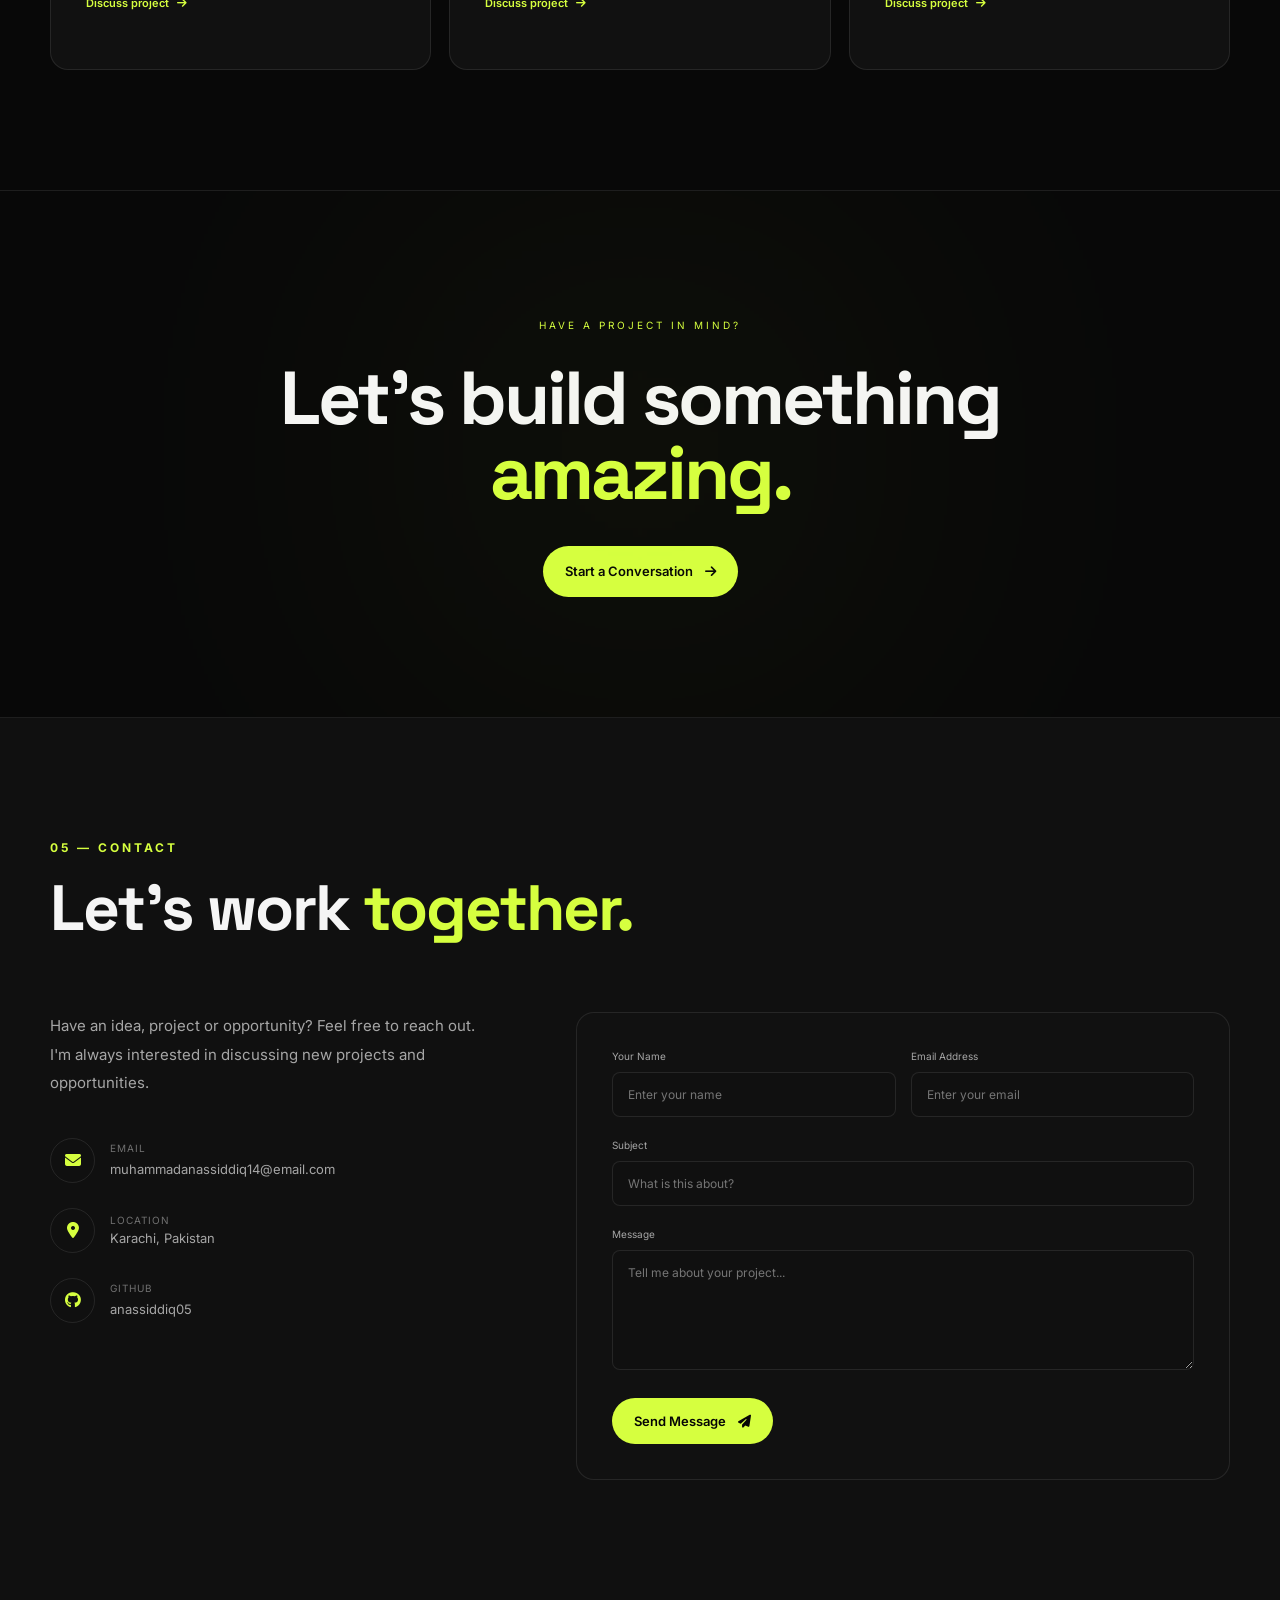
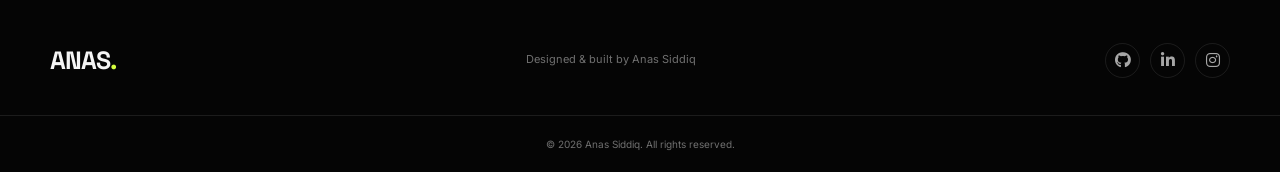
==== commit b90c3f11: "Update index" ====
--- a/index.html
+++ b/index.html
@@ -555,58 +555,82 @@
                 <div class="projects-grid">
 
 
-                    <!-- Project 1 -->
-
-                    <article class="project-card featured-project">
-
-                        <div class="project-image project-one">
-
-                            <div class="project-overlay">
-
-                                <span>01</span>
-
-                                <a href="#" class="project-link">
-                                    <i class="fa-solid fa-arrow-up-right-from-square"></i>
-                                </a>
-
-                            </div>
-
-                            <div class="mockup">
-                                <div class="mockup-nav"></div>
-
-                                <div class="mockup-content">
-                                    <div></div>
-                                    <div></div>
-                                    <div></div>
-                                </div>
-                            </div>
-
-                        </div>
-
-                        <div class="project-info">
-
-                            <div class="project-title">
-                                <h3>Zynotus</h3>
-
-                                <span>2026</span>
-                            </div>
-
-                            <p>
-                                A premium fragrance e-commerce experience
-                                designed with a luxury visual identity,
-                                responsive layout and interactive sections.
-                            </p>
-
-                            <div class="tags">
-                                <span>HTML</span>
-                                <span>CSS</span>
-                                <span>JavaScript</span>
-                                <span>Responsive</span>
-                            </div>
-
-                        </div>
-
-                    </article>
+                    <!-- project 0 -->
+
+                    <!-- — Animation Website -->
+
+<article class="project-card">
+
+    <div class="project-image project-four">
+
+        <div class="project-overlay">
+
+            <span>01</span>
+
+            <a
+                href="https://anas-immersive.netlify.app/"
+                target="_blank"
+                rel="noopener noreferrer"
+                class="project-link"
+                aria-label="Open Animation Website"
+            >
+                <i class="fa-solid fa-arrow-up-right-from-square"></i>
+            </a>
+
+        </div>
+
+
+        <div class="dashboard-mockup">
+
+            <div class="dashboard-top"></div>
+
+            <div class="chart">
+                <span></span>
+                <span></span>
+                <span></span>
+                <span></span>
+                <span></span>
+            </div>
+
+        </div>
+
+    </div>
+
+
+    <div class="project-info">
+
+        <div class="project-title">
+
+            <h3>Animation Website</h3>
+
+            <span>2026</span>
+
+        </div>
+
+
+        <p>
+            An experimental cinematic website featuring
+            immersive animations, interactive effects,
+            particle experiences, smooth transitions
+            and modern frontend techniques.
+        </p>
+
+
+        <div class="tags">
+
+            <span>HTML</span>
+            <span>CSS</span>
+            <span>JavaScript</span>
+            <span>GSAP</span>
+            <span>Three.js</span>
+
+        </div>
+
+    </div>
+
+</article>
+
+                    
 
 
                     <!-- Project 2 -->
